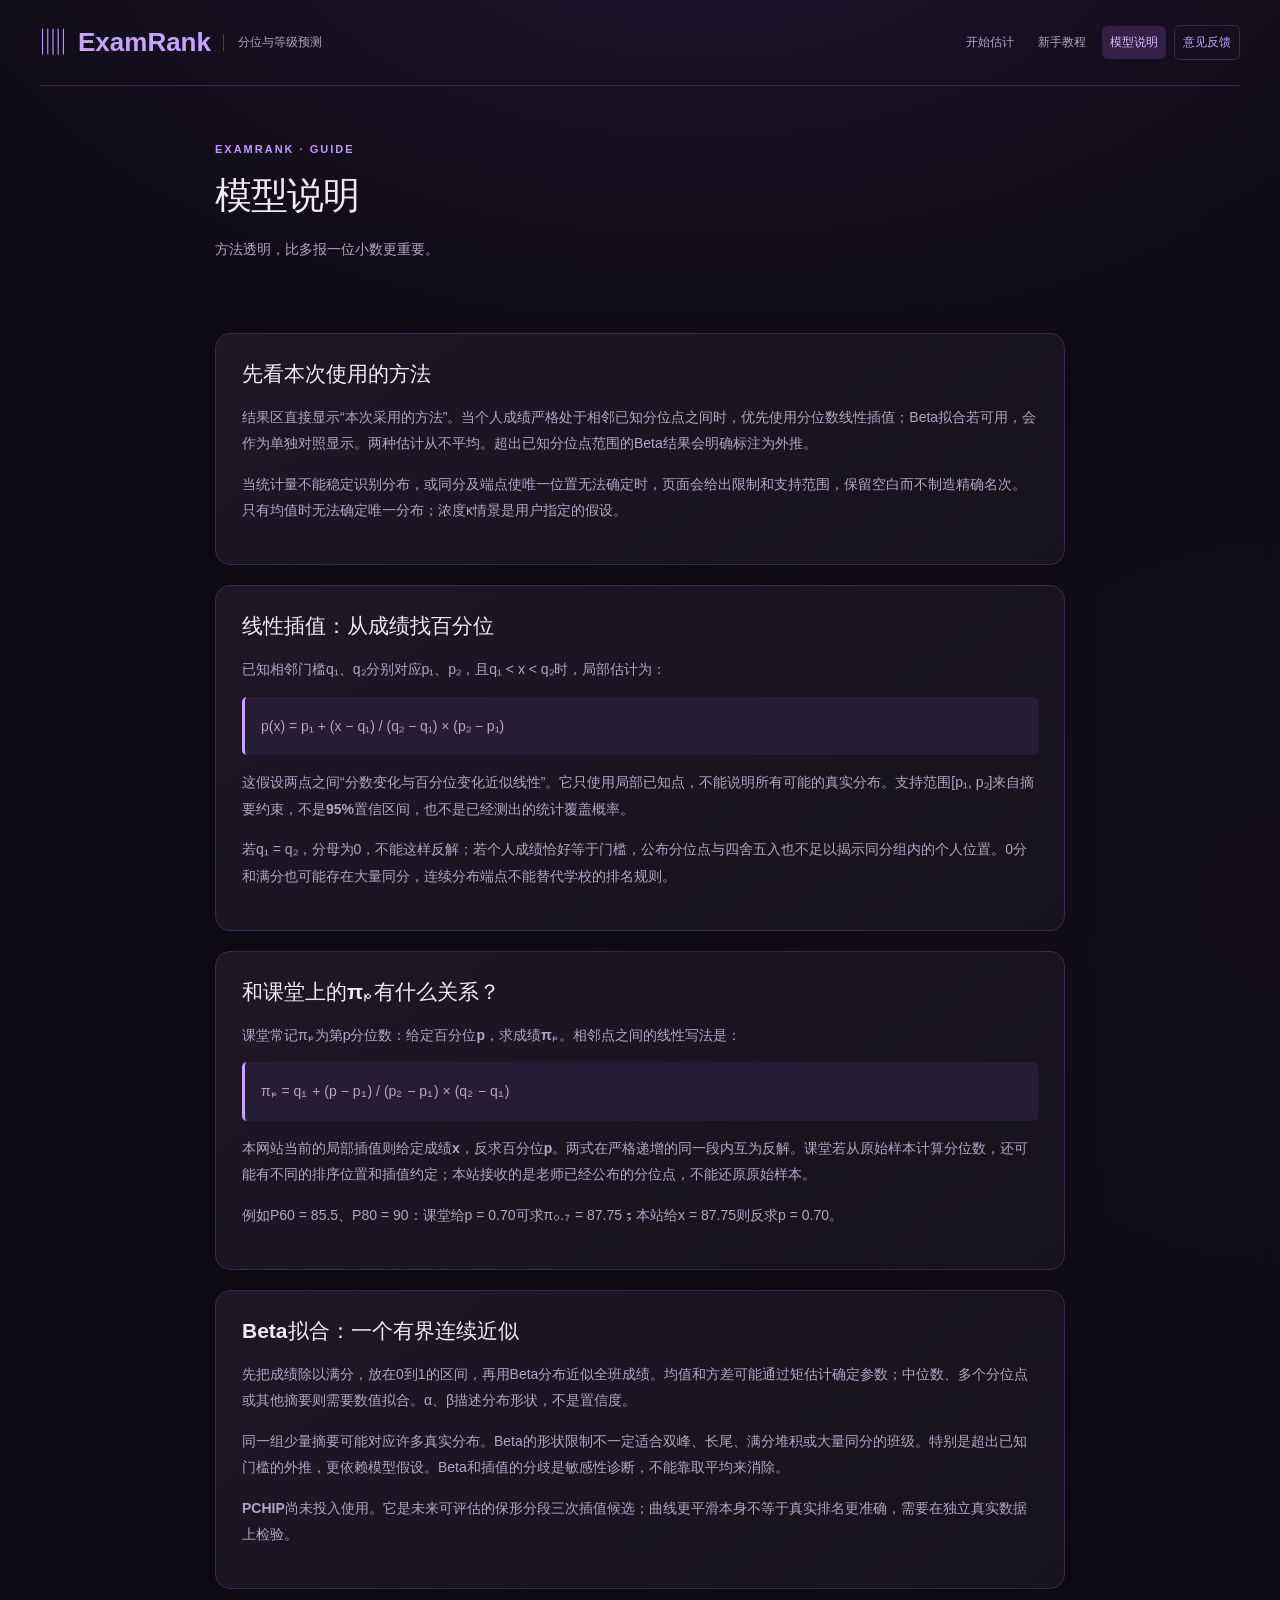
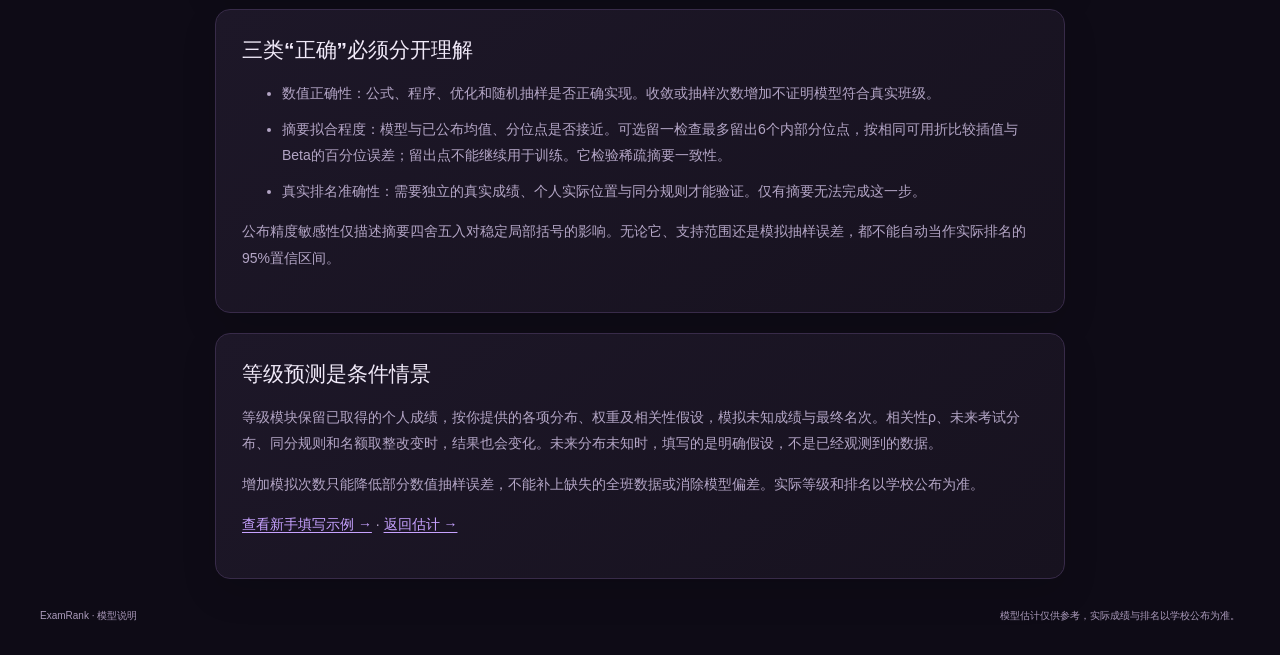
==== model.html @ c1012492 "Publish subtle meteor shower background" ====
<!doctype html><html lang="zh-CN"><head><meta charset="utf-8"><meta name="viewport" content="width=device-width,initial-scale=1"><meta name="theme-color" content="#0e0b16"><title>模型说明 · ExamRank</title><link rel="stylesheet" href="./style.css"><link rel="stylesheet" href="./theme.css"><link rel="stylesheet" href="./support.css"><meta name="examrank-feedback-endpoint" content="https://dfmmhhomgbzmvpcmoubx.supabase.co/functions/v1/examrank-feedback"><meta name="examrank-feedback-public-key" content="sb_publishable_OA3cFoslfRTZBMVeC-hyXA_JLyetYll"></head><body data-compute-mode="local"><header><a class="brand" href="examrank.html">▥ <b>ExamRank</b><span>分位与等级预测</span></a><nav class="page-nav" aria-label="主导航"><a href="examrank.html">开始估计</a><a href="tutorial.html">新手教程</a><a class="active" aria-current="page" href="model.html">模型说明</a><button type="button" data-feedback="navigation">意见反馈</button></nav></header><main class="docs-content"><section class="hero"><span class="eyebrow">EXAMRANK · GUIDE</span><h1>模型说明</h1><p>方法透明，比多报一位小数更重要。</p></section>
<section class="card"><h2>先看本次使用的方法</h2><p>结果区直接显示“本次采用的方法”。当个人成绩严格处于相邻已知分位点之间时，优先使用分位数线性插值；Beta拟合若可用，会作为单独对照显示。两种估计从不平均。超出已知分位点范围的Beta结果会明确标注为外推。</p><p>当统计量不能稳定识别分布，或同分及端点使唯一位置无法确定时，页面会给出限制和支持范围，保留空白而不制造精确名次。只有均值时无法确定唯一分布；浓度κ情景是用户指定的假设。</p></section>
<section class="card"><h2>线性插值：从成绩找百分位</h2><p>已知相邻门槛q₁、q₂分别对应p₁、p₂，且q₁ &lt; x &lt; q₂时，局部估计为：</p><p class="example">p(x) = p₁ + (x − q₁) / (q₂ − q₁) × (p₂ − p₁)</p><p>这假设两点之间“分数变化与百分位变化近似线性”。它只使用局部已知点，不能说明所有可能的真实分布。支持范围[p₁, p₂]来自摘要约束，<b>不是95%置信区间</b>，也不是已经测出的统计覆盖概率。</p><p>若q₁ = q₂，分母为0，不能这样反解；若个人成绩恰好等于门槛，公布分位点与四舍五入也不足以揭示同分组内的个人位置。0分和满分也可能存在大量同分，连续分布端点不能替代学校的排名规则。</p></section>
<section class="card"><h2>和课堂上的πₚ有什么关系？</h2><p>课堂常记πₚ为第p分位数：<b>给定百分位p，求成绩πₚ</b>。相邻点之间的线性写法是：</p><p class="example">πₚ = q₁ + (p − p₁) / (p₂ − p₁) × (q₂ − q₁)</p><p>本网站当前的局部插值则<b>给定成绩x，反求百分位p</b>。两式在严格递增的同一段内互为反解。课堂若从原始样本计算分位数，还可能有不同的排序位置和插值约定；本站接收的是老师已经公布的分位点，不能还原原始样本。</p><p>例如P60 = 85.5、P80 = 90：课堂给p = 0.70可求π₀.₇ = 87.75；本站给x = 87.75则反求p = 0.70。</p></section>
<section class="card"><h2>Beta拟合：一个有界连续近似</h2><p>先把成绩除以满分，放在0到1的区间，再用Beta分布近似全班成绩。均值和方差可能通过矩估计确定参数；中位数、多个分位点或其他摘要则需要数值拟合。α、β描述分布形状，不是置信度。</p><p>同一组少量摘要可能对应许多真实分布。Beta的形状限制不一定适合双峰、长尾、满分堆积或大量同分的班级。特别是超出已知门槛的外推，更依赖模型假设。Beta和插值的分歧是敏感性诊断，不能靠取平均来消除。</p><p><b>PCHIP尚未投入使用。</b>它是未来可评估的保形分段三次插值候选；曲线更平滑本身不等于真实排名更准确，需要在独立真实数据上检验。</p></section>
<section class="card"><h2>三类“正确”必须分开理解</h2><ul><li><b>数值正确性</b>：公式、程序、优化和随机抽样是否正确实现。收敛或抽样次数增加不证明模型符合真实班级。</li><li><b>摘要拟合程度</b>：模型与已公布均值、分位点是否接近。可选留一检查最多留出6个内部分位点，按相同可用折比较插值与Beta的百分位误差；留出点不能继续用于训练。它检验稀疏摘要一致性。</li><li><b>真实排名准确性</b>：需要独立的真实成绩、个人实际位置与同分规则才能验证。仅有摘要无法完成这一步。</li></ul><p>公布精度敏感性仅描述摘要四舍五入对稳定局部括号的影响。无论它、支持范围还是模拟抽样误差，都不能自动当作实际排名的95%置信区间。</p></section>
<section class="card"><h2>等级预测是条件情景</h2><p>等级模块保留已取得的个人成绩，按你提供的各项分布、权重及相关性假设，模拟未知成绩与最终名次。相关性ρ、未来考试分布、同分规则和名额取整改变时，结果也会变化。未来分布未知时，填写的是明确假设，不是已经观测到的数据。</p><p>增加模拟次数只能降低部分数值抽样误差，不能补上缺失的全班数据或消除模型偏差。实际等级和排名以学校公布为准。</p><p><a href="tutorial.html">查看新手填写示例 →</a> · <a href="examrank.html">返回估计 →</a></p></section>
</main><footer>ExamRank · 模型说明<span>模型估计仅供参考，实际成绩与排名以学校公布为准。</span></footer><script src="./meteors.js" defer></script><script src="./support.js" defer></script></body></html>
---- style.css ----
:root{font-family:Inter,-apple-system,BlinkMacSystemFont,"Segoe UI","Microsoft YaHei",sans-serif;color:#18283f;background:#f5f7fb;font-synthesis:none;font-size:14px}*{box-sizing:border-box}body{margin:0}a{color:inherit;text-decoration:none}header,main,footer{max-width:1200px;margin:auto}header{height:86px;display:flex;align-items:center;justify-content:space-between;border-bottom:1px solid #e2e7ef}.brand{display:flex;align-items:center;gap:12px;color:#245bd8;font-size:26px}.brand span{font-size:12px;color:#758096;border-left:1px solid #d4dae6;padding-left:14px}.hero{padding:54px 0 36px}.eyebrow{font-size:11px;letter-spacing:2px;color:#245bd8;font-weight:700}h1{font-size:37px;letter-spacing:-1px;margin:15px 0}p{color:#758096;line-height:1.8}.tags{display:flex;gap:10px;margin-top:22px}.tags span{background:#eaf0fc;color:#51698e;border-radius:5px;padding:6px 10px;font-size:11px}.workspace{display:grid;grid-template-columns:390px minmax(0,1fr);gap:24px;align-items:start}.card{background:white;border:1px solid #e1e7f0;border-radius:15px;padding:26px;box-shadow:0 4px 18px #18283f03}.section-title{display:flex;justify-content:space-between;align-items:center;margin-bottom:24px}h2{font-size:17px;margin:0}h2 span{margin-left:8px;color:#18283f}.section-title h2{color:#245bd8;font-size:13px}h3{font-size:13px;margin:15px 0 7px}select{font:inherit;font-size:11px;color:#687891;background:#f8fafc;border:1px solid #e1e7f0;border-radius:6px;padding:7px;max-width:145px}label{display:block;font-size:12px;color:#445570;margin-bottom:15px}label small{color:#929cab;font-size:10px;margin-left:5px}input{width:100%;border:1px solid #dce3ee;border-radius:7px;background:#fbfcfe;padding:11px 12px;margin-top:7px;font:inherit;color:#18283f;outline:none;transition:border-color .15s}input:focus{border-color:#245bd8;box-shadow:0 0 0 3px #245bd815}input::placeholder{color:#a4adbc}.grid{display:grid;grid-template-columns:1fr 1fr;gap:12px}.grid label{min-width:0}hr{border:0;border-top:1px solid #edf0f5;margin:24px 0}.hint{font-size:11px;line-height:1.8;margin:8px 0 14px}.toggles{display:flex;flex-wrap:wrap;gap:7px;margin:14px 0 20px}.toggles label{margin:0;font-size:11px;border:1px solid #e0e6ee;border-radius:6px;padding:7px 9px;cursor:pointer;user-select:none}.toggles label:has(input:checked){background:#edf3ff;border-color:#aec7ff;color:#245bd8}.toggles input{width:auto;margin:0 4px 0 0;accent-color:#245bd8;vertical-align:middle}.quantile-row{display:grid;grid-template-columns:1fr 1fr 26px;gap:8px;align-items:center;margin:5px 0}.quantile-row input{min-width:0}.quantile-row button{border:0;background:transparent;color:#8a97ab;font-size:20px;cursor:pointer}.text-button{border:0;color:#245bd8;background:none;padding:12px 0;cursor:pointer}details{border-top:1px solid #edf0f5;margin-top:18px;padding-top:18px;font-size:11px}summary{cursor:pointer;color:#687891;margin-bottom:12px}.check{display:flex;align-items:center;gap:8px}.check input{width:auto;margin:0}.primary{width:100%;padding:14px 17px;background:#245bd8;border:0;border-radius:8px;color:white;font:inherit;font-weight:600;margin-top:20px;cursor:pointer;display:flex;justify-content:space-between;box-shadow:0 4px 9px #245bd820}.primary:hover{background:#184bc1}.primary:disabled{opacity:.6;cursor:wait}.clear{display:block;background:none;border:0;color:#8491a6;margin:14px auto 0;font-size:11px;cursor:pointer}.error{background:#fff1f0;color:#b33d38;padding:10px;border-radius:6px;font-size:12px}.empty{min-height:510px;display:flex;flex-direction:column;align-items:center;justify-content:center;text-align:center}.empty-symbol{font-size:52px;color:#245bd8;background:#edf3ff;width:95px;height:95px;display:grid;place-items:center;border-radius:24px;margin-bottom:27px}.empty h2{font-size:23px}.empty p{font-size:13px}.steps{display:flex;gap:16px;border-top:1px solid #edf0f5;border-bottom:1px solid #edf0f5;padding:20px 10px;margin:16px 0;color:#6d80a0;font-size:11px}.result-title{display:flex;justify-content:space-between;gap:10px;align-items:center}.badge{background:#eaf5f0;color:#31836c;font-size:10px;border-radius:20px;padding:6px 10px}.metrics{display:grid;grid-template-columns:repeat(3,1fr);gap:14px;margin:25px 0}.metric{border-right:1px solid #e7ecf3;padding-left:10px}.metric:last-child{border:0}.metric span{display:block;font-size:11px;color:#8290a5;margin-bottom:10px}.metric strong{font-size:30px;font-weight:650;letter-spacing:-1px}.metric:first-child strong{color:#245bd8}.metric small{display:block;font-size:10px;color:#929caf;margin-top:7px}.chart-box{margin:20px 0 4px;background:#f8faff;border:1px solid #e7edf8;border-radius:10px;padding:15px}.chart-box canvas{display:block;width:100%;height:240px}.chart-title{display:flex;justify-content:space-between;align-items:center;font-size:12px}.chart-title select{font-size:10px}.legend{display:flex;gap:18px;font-size:10px;color:#758096;margin:12px 0}.legend span:first-child{color:#245bd8}.method-note{background:#f7f9fc;border-radius:8px;padding:12px 14px;font-size:11px;color:#6d7c94;line-height:1.8}.diagnostics{margin-top:18px}.notice{border-left:3px solid #e8b85e;padding:7px 12px;background:#fffaf0;margin:8px 0;font-size:11px;line-height:1.8;color:#876d3b}.notice.info{border-color:#a8bfeb;background:#f6f9ff;color:#637b9e}.result-actions{display:flex;justify-content:flex-end;margin-top:15px}.result-actions button{background:white;border:1px solid #dce3ee;border-radius:6px;color:#536a8b;padding:8px 12px;cursor:pointer}.fit-table{width:100%;border-collapse:collapse;font-size:11px;margin-top:15px}.fit-table th,.fit-table td{padding:10px 7px;text-align:right;border-bottom:1px solid #edf0f5}.fit-table th:first-child,.fit-table td:first-child{text-align:left}.fit-table th{color:#8390a4;font-weight:500}.about{margin:30px 0}.about h2{margin-bottom:20px}.about-grid{display:grid;grid-template-columns:repeat(3,1fr);gap:30px}.about p{font-size:12px}.about h3{font-size:13px}footer{padding:10px 0 32px;font-size:10px;color:#8a97aa;display:flex;justify-content:space-between}.scenario{display:flex;justify-content:space-between;padding:12px;border-bottom:1px solid #edf0f5;font-size:12px}[hidden]{display:none!important}@media(max-width:1240px){header,main,footer{margin-left:28px;margin-right:28px}}@media(max-width:800px){.workspace{grid-template-columns:1fr}.hero{padding-top:35px}h1{font-size:28px}.about-grid{grid-template-columns:1fr;gap:8px}.empty{min-height:350px}.brand span{display:none}.card{padding:22px}.metrics{gap:5px}.metric strong{font-size:25px}footer{display:block;line-height:2}footer span{display:block}}@media(max-width:420px){header,main,footer{margin-left:16px;margin-right:16px}h1{font-size:24px}.tags{gap:5px}.tags span{font-size:10px;padding:5px 7px}.steps{gap:9px}.card{padding:18px}.metric strong{font-size:23px}}
---- theme.css ----
:root{
 color-scheme:dark;
 --page:#0e0b16;--surface:#1a1423;--surface-raised:#21192d;--input:#120e1b;
 --text:#f1eaf9;--muted:#b3a5c5;--border:#382b49;--accent:#c7a2ff;
 --chart-grid:#382b49;--chart-label:#b8a6cf;--chart-line:#c49aff;
 --chart-fill:#a574e834;--chart-mark:#e3b981;--chart-mark-label:#edc994;
 --chart-cohort:#705c87;--chart-student:#d6b4ff;
 background:var(--page);color:var(--text);
}
body{min-height:100vh;background:radial-gradient(ellipse 900px 520px at 55% -120px,#4b276b48,transparent),radial-gradient(ellipse 700px 700px at 100% 40%,#2d1a4029,transparent),var(--page);color:var(--text)}
::selection{background:#8c5bc9;color:#fff}
header{border-color:var(--border)}
.brand{color:var(--accent)}
.brand span{color:var(--muted);border-color:#4c395f}
.eyebrow{color:#c29af4}
h1,h2,h3,h2 span{color:var(--text)}
p,.hint{color:var(--muted)}
.tags span{background:#251b35;color:#cdb5eb;border:1px solid #3d2c52}
.card{background:linear-gradient(145deg,#1d1728,#17121f);background-color:var(--surface);border-color:var(--border);box-shadow:0 14px 35px #00000020}
.section-title h2{color:var(--accent)}
label{color:#d3c5e3}
label small{color:#ac9bbf}
input,select,.assessment textarea,.assessment-head input{background:var(--input);color:var(--text);border-color:#463354}
input::placeholder,textarea::placeholder{color:#a295b3;opacity:1}
input:focus,select:focus-visible,textarea:focus{outline:none;border-color:#b58ae8;box-shadow:0 0 0 3px #b58ae820}
option{background:var(--surface);color:var(--text)}
input[type="checkbox"],input[type="range"],.rho-control input,.toggles input{accent-color:#b588ed}
input:disabled{background:#211b2a;color:#a595b7;border-color:#35283f}
hr,details,.fit-table th,.fit-table td,.steps,.scenario{border-color:var(--border)}
.toggles label{border-color:#4a385d;color:#c4b4d6;background:#1b1526}
.toggles label:has(input:checked){background:#342047;border-color:#9d71cb;color:#e5c9ff}
summary,.clear,.quantile-row button{color:#bcabd0}
.text-button,.step-back{color:var(--accent)}
.primary,.next-step a{background:linear-gradient(135deg,#7947cf,#6937ba);color:#fff;box-shadow:0 5px 18px #7746be30}
.primary:hover,.next-step a:hover{background:linear-gradient(135deg,#8956db,#7946c9)}
.primary:disabled{opacity:.6}
.primary:focus-visible,.next-step a:focus-visible,.step-back:focus-visible{outline:2px solid #dec2ff;outline-offset:4px}
.error{background:#351a2a;color:#ffc0d3;border:1px solid #79435b}
.empty-symbol{background:#302040;color:#c99cff;box-shadow:inset 0 0 0 1px #60417e}
.steps{color:#bfadd1}
.badge,.weight-ok{background:#1c3029;color:#a0dfbf}
.weight-error{background:#3a202a;color:#ffb5c5}
.metric{border-color:var(--border)}
.metric span,.metric small,.grade-prob small,.grade-section-note{color:var(--muted)}
.metric:first-child strong{color:var(--accent)}
.chart-box{background:#130f1c;border-color:#372a48}
.legend{color:var(--muted)}
.legend span:first-child{color:#c79eff}
.method-note{background:#251c32;color:#ccb9e0}
.notice{background:#2c231c;border-color:#b3935c;color:#e4c796}
.notice.info{background:#261c36;border-color:#a276d1;color:#cfb8e7}
.result-actions button{background:#261c34;border-color:#604677;color:#ddc6f5}
.result-actions button:hover{background:#342447}
.fit-table th{color:#bba7d0}
.assessment{background:#17121f;border-color:#3b2c4c}
.remove-assessment{color:#ddb3cf}
.add-assessment{background:#241a32;border-color:#8763a9;color:#d9b8ff}
.add-assessment:hover{background:#30213f}
.rho-control span{color:var(--muted)}
.progress-track{background:#382a48}
.progress-track div{background:#b487ed}
.grade-prob{background:#1c1528;border-color:#40304f}
.grade-prob:first-child{background:linear-gradient(145deg,#362047,#25182f);border-color:#9465bf}
.grade-prob strong{color:#d2acff}
.grade-prob:last-child strong{color:#bdaccf}
.prob-stack span:nth-child(1){background:#b285f1}
.prob-stack span:nth-child(2){background:#8663b5}
.prob-stack span:nth-child(3){background:#5d467f}
.prob-stack span:nth-child(4){background:#3b2e4d}
.grade-summary{background:#271c36;color:#c5b2da}
.grade-summary b{color:#ddbdff}
.next-step{background:#291c39;border-color:#885bab}
.next-step p{color:#e0c7f8}
#grade-step{border-color:var(--border)}
#grade-step-hint{display:flex;align-items:flex-start;gap:9px;margin:12px 0 0;padding:13px 14px;background:linear-gradient(120deg,#342047,#261934);border:1px solid #9765c7;border-left:3px solid #ce9fff;border-radius:8px;color:#eed8ff;font-size:12px;font-weight:600;line-height:1.8;box-shadow:0 3px 14px #9a63cc14}
#grade-step-hint:before{content:'下一步';flex-shrink:0;margin-top:2px;padding:1px 6px;border-radius:4px;background:#7548a3;color:#fff;font-size:10px;line-height:1.8}
.page-nav a{color:var(--muted)}
.page-nav a.active{background:#342047;color:#dfbcff}
footer{color:#ab9abb}
/* Keep the sky behind all content and outside hit testing. */
body{isolation:isolate}
body>header,body>main,body>footer{position:relative;z-index:1}
.meteor-field{position:fixed;inset:0;z-index:0;overflow:hidden;pointer-events:none;user-select:none;contain:strict}
.meteor-field span{position:absolute;left:var(--meteor-x);top:var(--meteor-y);width:var(--meteor-length);height:1px;border-radius:999px;background:linear-gradient(90deg,#f2e6ff,#c6a0f780 18%,#a57be826 52%,transparent);opacity:0;transform-origin:left center;animation:meteor-fall var(--meteor-duration) var(--meteor-delay) linear infinite}
.meteor-field span::before{content:'';position:absolute;left:0;top:-1px;width:3px;height:3px;border-radius:50%;background:#eadbff;box-shadow:0 0 7px 1px #c7a2ff66}
.meteor-field.is-paused span{animation-play-state:paused}
@keyframes meteor-fall{
 0%{opacity:0;transform:translate3d(0,0,0) rotate(-38deg)}
 3%{opacity:.6}
 15%,100%{opacity:0;transform:translate3d(-65vh,51vh,0) rotate(-38deg)}
}
@media(max-width:800px){.meteor-field span:nth-child(n+5){display:none}.meteor-field span{width:calc(var(--meteor-length)*.7)}.meteor-field span:first-child{left:100%;top:0}}
@media(prefers-reduced-motion:reduce){.meteor-field{display:none}.meteor-field span{animation:none}}
@media print{.meteor-field{display:none}}
---- support.css ----
/* Shared guidance and feedback keep the existing dark-purple presentation. */
.page-nav{display:flex;align-items:center;flex-wrap:wrap;gap:8px}.page-nav a,.page-nav button{font:inherit;font-size:12px;padding:8px;border-radius:6px}.page-nav button{border:1px solid var(--border);background:transparent;color:var(--accent);cursor:pointer}a:focus-visible,button:focus-visible,summary:focus-visible{outline:2px solid var(--accent);outline-offset:3px}.result-actions{gap:8px;flex-wrap:wrap}.estimate-disclaimer{font-size:12px;line-height:1.9;margin:20px 0 4px;padding:14px;border:1px solid #75598f;border-radius:8px;background:#251b32;color:#e0ccef}.method-note{margin:12px 0}.feedback-dialog{width:min(540px,calc(100vw - 28px));max-height:90vh;overflow-y:auto;border:1px solid #76558f;border-radius:15px;padding:25px;background:#1a1423;color:#f1eaf9;box-shadow:0 20px 80px #0008}.feedback-dialog::backdrop{background:#08050dcc}.feedback-dialog textarea{width:100%;resize:vertical;border:1px solid #463354;border-radius:7px;padding:12px;font:inherit;background:#120e1b;color:#f1eaf9;margin-top:7px}.feedback-dialog select{display:block;margin-top:7px;max-width:none;width:100%}.feedback-close{background:none;border:0;color:#dbc3f3;font-size:28px;cursor:pointer}.feedback-dialog .primary{margin-top:12px}.feedback-dialog #feedback-status{font-size:12px;color:#e4c796;line-height:1.8}.docs-content{max-width:850px}.docs-content .card{margin:20px 0}.docs-content h2{font-size:21px;margin-bottom:16px}.docs-content h3{font-size:16px;margin-top:24px}.docs-content p,.docs-content li{font-size:14px;line-height:1.9;color:var(--muted)}.docs-content li{margin:9px 0}.docs-content a,.inline-help a{color:var(--accent);text-decoration:underline;text-underline-offset:3px}.docs-content code{background:#2c203b;padding:2px 5px;border-radius:4px}.docs-content .example{padding:16px;border-left:3px solid var(--accent);background:#261c36;border-radius:5px}.fit-scroll{max-width:100%;overflow-x:auto}.diagnostic-sections{margin-top:18px}.tags{flex-wrap:wrap}@media(max-width:800px){header{height:auto;min-height:86px;gap:12px;padding-top:18px;padding-bottom:18px;flex-wrap:wrap}.page-nav{gap:3px}.page-nav a,.page-nav button{font-size:11px;padding:7px}.feedback-dialog{padding:20px}.docs-content h2{font-size:19px}}
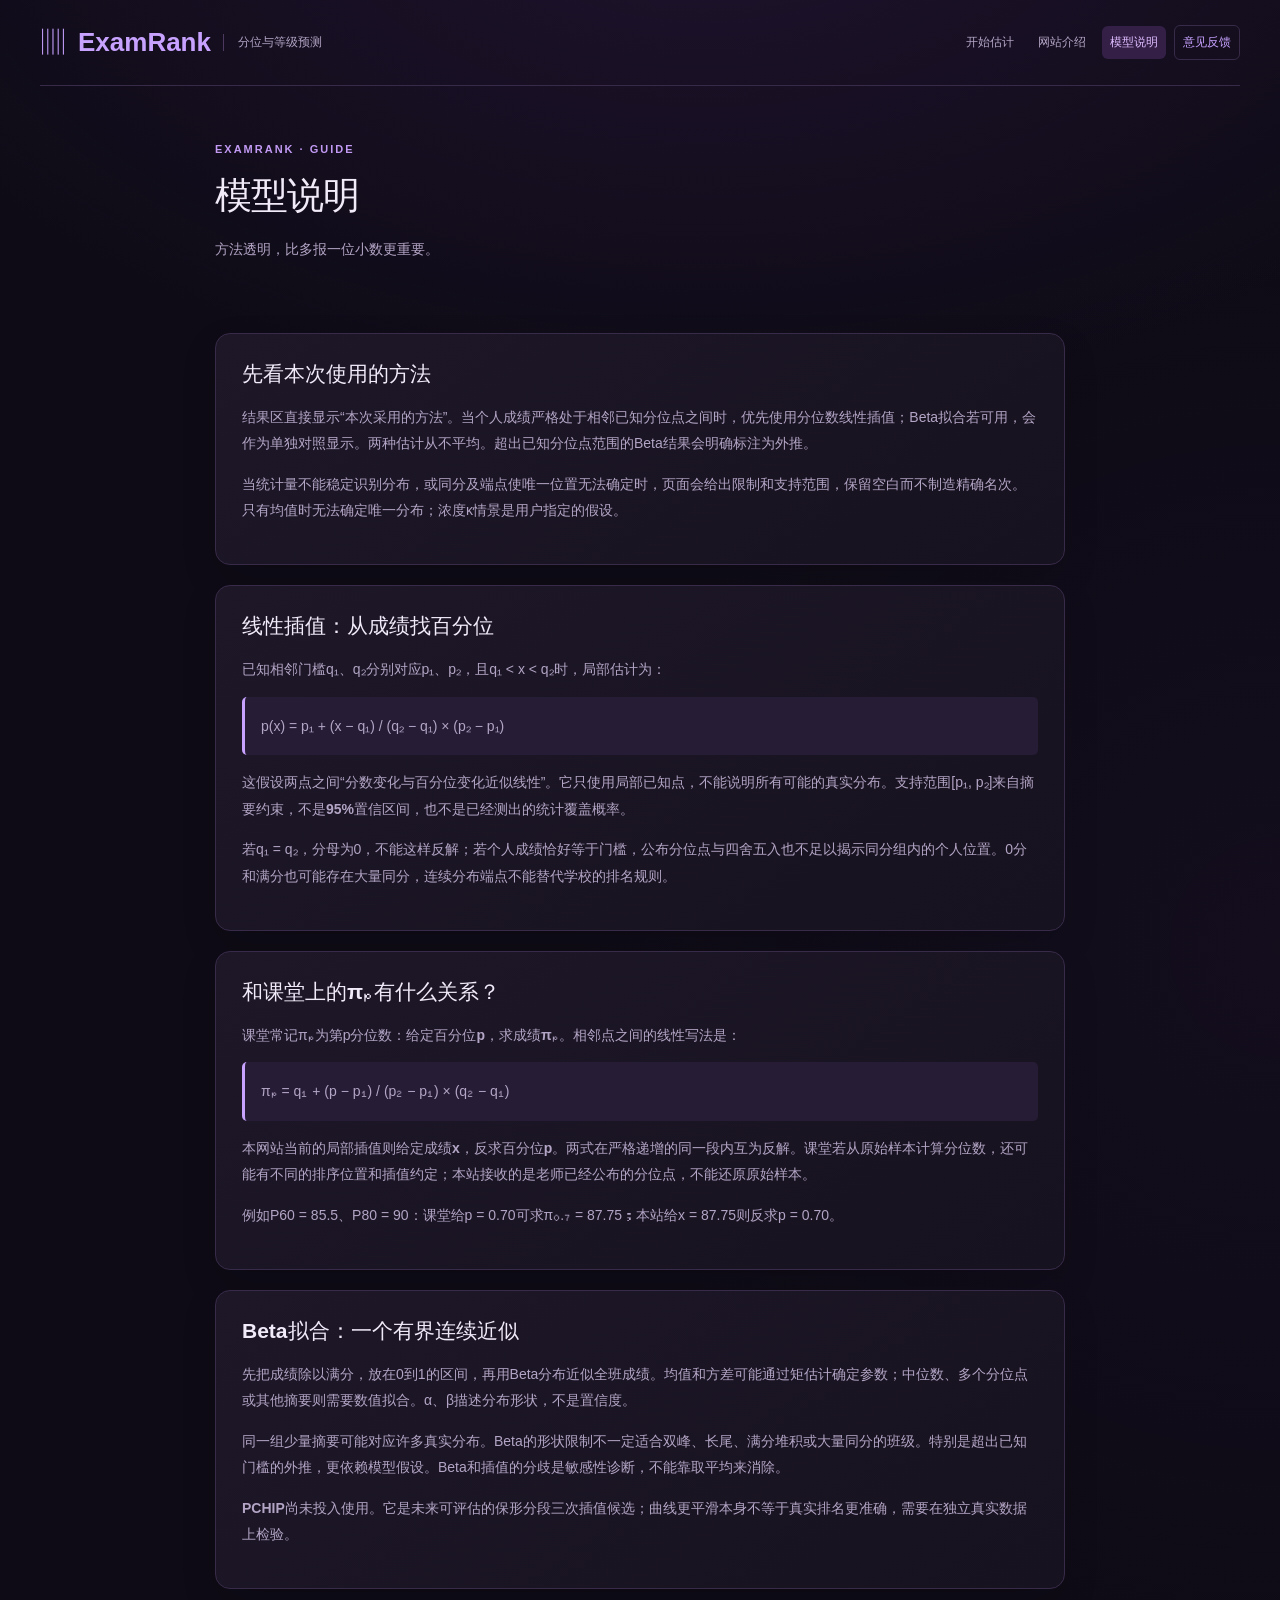
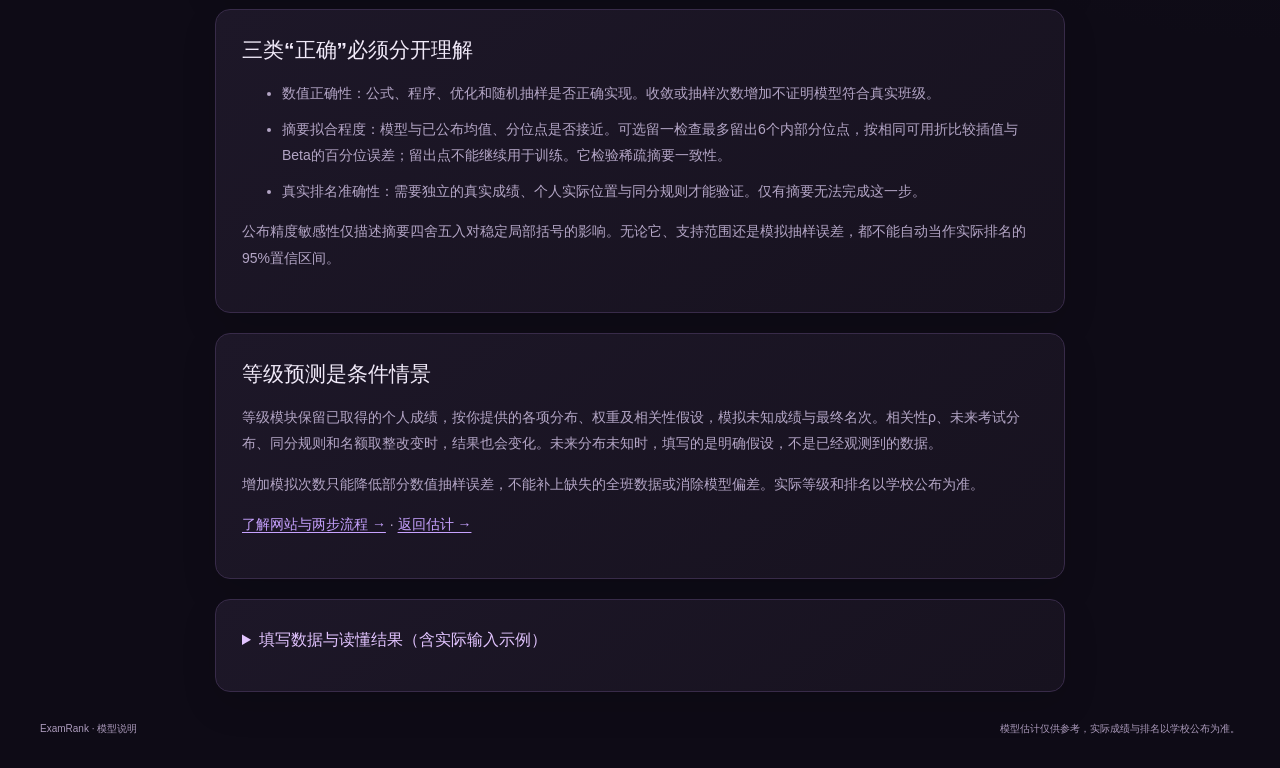
==== commit e1e34918: "Publish two-step introduction and model overlay" ====
--- a/model.html
+++ b/model.html
@@ -1,8 +1,16 @@
-<!doctype html><html lang="zh-CN"><head><meta charset="utf-8"><meta name="viewport" content="width=device-width,initial-scale=1"><meta name="theme-color" content="#0e0b16"><title>模型说明 · ExamRank</title><link rel="stylesheet" href="./style.css"><link rel="stylesheet" href="./theme.css"><link rel="stylesheet" href="./support.css"><meta name="examrank-feedback-endpoint" content="https://dfmmhhomgbzmvpcmoubx.supabase.co/functions/v1/examrank-feedback"><meta name="examrank-feedback-public-key" content="sb_publishable_OA3cFoslfRTZBMVeC-hyXA_JLyetYll"></head><body data-compute-mode="local"><header><a class="brand" href="examrank.html">▥ <b>ExamRank</b><span>分位与等级预测</span></a><nav class="page-nav" aria-label="主导航"><a href="examrank.html">开始估计</a><a href="tutorial.html">新手教程</a><a class="active" aria-current="page" href="model.html">模型说明</a><button type="button" data-feedback="navigation">意见反馈</button></nav></header><main class="docs-content"><section class="hero"><span class="eyebrow">EXAMRANK · GUIDE</span><h1>模型说明</h1><p>方法透明，比多报一位小数更重要。</p></section>
+<!doctype html><html lang="zh-CN"><head><meta charset="utf-8"><meta name="viewport" content="width=device-width,initial-scale=1"><meta name="theme-color" content="#0e0b16"><title>模型说明 · ExamRank</title><link rel="stylesheet" href="./style.css"><link rel="stylesheet" href="./theme.css"><link rel="stylesheet" href="./support.css"><meta name="examrank-feedback-endpoint" content="https://dfmmhhomgbzmvpcmoubx.supabase.co/functions/v1/examrank-feedback"><meta name="examrank-feedback-public-key" content="sb_publishable_OA3cFoslfRTZBMVeC-hyXA_JLyetYll"></head><body data-compute-mode="local"><header><a class="brand" href="examrank.html">▥ <b>ExamRank</b><span>分位与等级预测</span></a><nav class="page-nav" aria-label="主导航"><a href="examrank.html">开始估计</a><a href="tutorial.html">网站介绍</a><a class="active" aria-current="page" href="model.html">模型说明</a><button type="button" data-feedback="navigation">意见反馈</button></nav></header><main class="docs-content"><section class="hero"><span class="eyebrow">EXAMRANK · GUIDE</span><h1>模型说明</h1><p>方法透明，比多报一位小数更重要。</p></section>
 <section class="card"><h2>先看本次使用的方法</h2><p>结果区直接显示“本次采用的方法”。当个人成绩严格处于相邻已知分位点之间时，优先使用分位数线性插值；Beta拟合若可用，会作为单独对照显示。两种估计从不平均。超出已知分位点范围的Beta结果会明确标注为外推。</p><p>当统计量不能稳定识别分布，或同分及端点使唯一位置无法确定时，页面会给出限制和支持范围，保留空白而不制造精确名次。只有均值时无法确定唯一分布；浓度κ情景是用户指定的假设。</p></section>
 <section class="card"><h2>线性插值：从成绩找百分位</h2><p>已知相邻门槛q₁、q₂分别对应p₁、p₂，且q₁ &lt; x &lt; q₂时，局部估计为：</p><p class="example">p(x) = p₁ + (x − q₁) / (q₂ − q₁) × (p₂ − p₁)</p><p>这假设两点之间“分数变化与百分位变化近似线性”。它只使用局部已知点，不能说明所有可能的真实分布。支持范围[p₁, p₂]来自摘要约束，<b>不是95%置信区间</b>，也不是已经测出的统计覆盖概率。</p><p>若q₁ = q₂，分母为0，不能这样反解；若个人成绩恰好等于门槛，公布分位点与四舍五入也不足以揭示同分组内的个人位置。0分和满分也可能存在大量同分，连续分布端点不能替代学校的排名规则。</p></section>
 <section class="card"><h2>和课堂上的πₚ有什么关系？</h2><p>课堂常记πₚ为第p分位数：<b>给定百分位p，求成绩πₚ</b>。相邻点之间的线性写法是：</p><p class="example">πₚ = q₁ + (p − p₁) / (p₂ − p₁) × (q₂ − q₁)</p><p>本网站当前的局部插值则<b>给定成绩x，反求百分位p</b>。两式在严格递增的同一段内互为反解。课堂若从原始样本计算分位数，还可能有不同的排序位置和插值约定；本站接收的是老师已经公布的分位点，不能还原原始样本。</p><p>例如P60 = 85.5、P80 = 90：课堂给p = 0.70可求π₀.₇ = 87.75；本站给x = 87.75则反求p = 0.70。</p></section>
 <section class="card"><h2>Beta拟合：一个有界连续近似</h2><p>先把成绩除以满分，放在0到1的区间，再用Beta分布近似全班成绩。均值和方差可能通过矩估计确定参数；中位数、多个分位点或其他摘要则需要数值拟合。α、β描述分布形状，不是置信度。</p><p>同一组少量摘要可能对应许多真实分布。Beta的形状限制不一定适合双峰、长尾、满分堆积或大量同分的班级。特别是超出已知门槛的外推，更依赖模型假设。Beta和插值的分歧是敏感性诊断，不能靠取平均来消除。</p><p><b>PCHIP尚未投入使用。</b>它是未来可评估的保形分段三次插值候选；曲线更平滑本身不等于真实排名更准确，需要在独立真实数据上检验。</p></section>
 <section class="card"><h2>三类“正确”必须分开理解</h2><ul><li><b>数值正确性</b>：公式、程序、优化和随机抽样是否正确实现。收敛或抽样次数增加不证明模型符合真实班级。</li><li><b>摘要拟合程度</b>：模型与已公布均值、分位点是否接近。可选留一检查最多留出6个内部分位点，按相同可用折比较插值与Beta的百分位误差；留出点不能继续用于训练。它检验稀疏摘要一致性。</li><li><b>真实排名准确性</b>：需要独立的真实成绩、个人实际位置与同分规则才能验证。仅有摘要无法完成这一步。</li></ul><p>公布精度敏感性仅描述摘要四舍五入对稳定局部括号的影响。无论它、支持范围还是模拟抽样误差，都不能自动当作实际排名的95%置信区间。</p></section>
-<section class="card"><h2>等级预测是条件情景</h2><p>等级模块保留已取得的个人成绩，按你提供的各项分布、权重及相关性假设，模拟未知成绩与最终名次。相关性ρ、未来考试分布、同分规则和名额取整改变时，结果也会变化。未来分布未知时，填写的是明确假设，不是已经观测到的数据。</p><p>增加模拟次数只能降低部分数值抽样误差，不能补上缺失的全班数据或消除模型偏差。实际等级和排名以学校公布为准。</p><p><a href="tutorial.html">查看新手填写示例 →</a> · <a href="examrank.html">返回估计 →</a></p></section>
-</main><footer>ExamRank · 模型说明<span>模型估计仅供参考，实际成绩与排名以学校公布为准。</span></footer><script src="./meteors.js" defer></script><script src="./support.js" defer></script></body></html>+<section class="card"><h2>等级预测是条件情景</h2><p>等级模块保留已取得的个人成绩，按你提供的各项分布、权重及相关性假设，模拟未知成绩与最终名次。相关性ρ、未来考试分布、同分规则和名额取整改变时，结果也会变化。未来分布未知时，填写的是明确假设，不是已经观测到的数据。</p><p>增加模拟次数只能降低部分数值抽样误差，不能补上缺失的全班数据或消除模型偏差。实际等级和排名以学校公布为准。</p><p><a href="tutorial.html">了解网站与两步流程 →</a> · <a href="examrank.html">返回估计 →</a></p></section>
+<details class="card model-input-guide"><summary>填写数据与读懂结果（含实际输入示例）</summary>
+<section class="card"><h2>1 · 先填自己的考试信息</h2><p>“你的成绩”填实际取得的分数；“考试满分”填这次考试的满分，不一定是100。“考试人数”可不填：仍可估计百分位，但不显示期望名次。课程名称也可留空。</p><p class="example">例如：你考了86分，满分100，全班341人。依次填86、100、341。如果不知道人数，就把人数栏留空。</p><p>未知的数据请留空，并取消对应的勾选。不要把“不知道”填成0；0是一个真实数值，会改变模型。没有全班统计信息时，仅凭个人分数和满分无法确定位置。</p></section>
+<section class="card"><h2>2 · 认出老师公布的统计量</h2><ul><li><b>Mean / 均值</b>：所有成绩加起来，再除以人数。若老师写Mean = 72，就在均值栏填72。</li><li><b>Median / 中位数</b>：成绩从低到高排列时的中间位置，也称P50。它可能与均值不同。</li><li><b>SD / 标准差</b>：描述成绩分散程度，和分数使用同一单位。老师写SD = 10，就在标准差栏填10。</li><li><b>Variance / 方差</b>：标准差的平方。例如SD = 10时，方差是100；不要把100填进SD栏。如果老师只给方差，就勾选“方差”。</li></ul><p>按老师公布的原始分数填写，不用先除以满分。均值、标准差和分位点属于同一次考试，不能把不同考试的数据混用。</p></section>
+<section class="card"><h2>3 · P20、P80应当怎样填？</h2><p>P20是“约20%的成绩不高于这个分数”的分数门槛。P80则对应约80%。它们是<b>分位水平对应的成绩</b>，不是你的得分率。</p><p class="example">若老师写P20 = 65、P80 = 90：勾选“分位点”，第一行左边填20，右边填65；第二行左边填80，右边填90。左栏填80，不要填0.8。这里只是示范，不要当作你的班级数据。</p><p>每行需要一对“水平＋分数”。有更多已知分位点就添加一行；完全未知的行保持两格都空，或删除。相同成绩出现在多个分位点时请如实填写，模型会提示同分的影响。</p></section>
+<section class="card"><h2>4 · 读懂结果里的四个数</h2><ul><li><b>得分率</b> = 个人成绩 ÷ 满分。86/100的得分率是86%，它只描述卷面分数。</li><li><b>百分位p</b>：估计有多少比例的成绩不高于你。p = 0.8显示为P80。</li><li><b>前百分比</b>约为100 × (1 − p)%。P80约为前20%，不是前80%。</li><li><b>期望名次</b> = 1 + (n − 1) × (1 − p)。这是连续模型下的统计期望，可以带小数；不是学校公布的实际第几名。</li></ul><p class="example"><b>80分不等于P80。</b>一张很容易的卷子，80分也许低于中位数；一张很难的卷子，80分也许很靠前。要知道位置，还需要全班的统计信息。</p><p>真实同分人数和排名规则未知时，恰好等于已公布门槛、0分或满分不一定有唯一可识别的个人名次。此时页面会保留范围与说明，不凭空给出唯一位置。</p></section>
+<section class="card"><h2>5 · 一个完整的局部插值例子</h2><p>下面是教学用假想数据：你的分数86/100；P60 = 85.5，P80 = 90；人数341。在“分位点”填入这两行。</p><p class="example">86在85.5到90之间走了(86 − 85.5)/(90 − 85.5) = 1/9。<br>估计p = 0.60 + (1/9) × (0.80 − 0.60) ≈ 0.6222，即P62.22。<br>约前37.78%；若n = 341，期望名次约为1 + 340 × 0.3778 ≈ 129.44。</p><p>已知两点支持的范围是P60–P80，<b>不是95%置信区间</b>。中间采用线性变化是假设；Beta对照有时会不同，两者不会平均成一个结果。</p></section>
+<section class="card"><h2>6 · 和课堂上的分位数 πₚ 有什么关系？</h2><p>课堂常用πₚ表示第p分位数：给你百分位p，求对应分数。本站的局部插值走相反方向：你已经有分数，反求对应的百分位。在同一段严格递增的直线上，两者可以互相反解。</p><p class="example">P60 = 85.5、P80 = 90时：<br>给定p = 0.70，课堂插值求得π₀.₇ = 85.5 + (0.70 − 0.60) / (0.80 − 0.60) × (90 − 85.5) = 87.75。<br>反过来，输入87.75分，本站在同一段上估计为P70。</p><p>若两端分数相同，就不能除以分数差反解。不同教材从原始样本计算分位数时也可能采用不同位置规则；只有老师公布的几个门槛，无法还原原始成绩。</p></section>
+<section class="card"><h2>7 · 可选检查与下一步等级情景</h2><p>公布精度：老师的统计量保留1位小数时，可填步长0.1；四舍五入到整数时可填1。不知道就留空。只在局部括号稳定时给出可证明的四舍五入影响范围。</p><p>留一检查：暂时隐藏一个已知分位点，用其余摘要估计该点的位置，再和公布水平比较。它检查摘要之间的一致性，不是对真实排名的验证。</p><p>期末还没考、全班统计量未知时，请先补充你明确设定的均值和标准差，或主动点击“暂按第1步考试分布做假设”。该选项按两次考试满分换算得分率分布；不是期末真实统计，也不保证未来难度相同。切回输入统计量后会恢复你原来填写的数据。</p><p>单场得到可用百分位后，排位结果下方才会显示等级预测。补充其他考核的权重、全班分布和明确假设；已知个人成绩保持固定。未知的未来考试分布与相关性ρ会影响结果，所有等级概率都是条件情景。</p></section>
+</details></main><footer>ExamRank · 模型说明<span>模型估计仅供参考，实际成绩与排名以学校公布为准。</span></footer><script src="./tutorial.js" defer></script><script src="./meteors.js" defer></script><script src="./support.js" defer></script></body></html>
--- a/theme.css
+++ b/theme.css
@@ -35,11 +35,12 @@
 .primary:hover,.next-step a:hover{background:linear-gradient(135deg,#8956db,#7946c9)}
 .primary:disabled{opacity:.6}
 .primary:focus-visible,.next-step a:focus-visible,.step-back:focus-visible{outline:2px solid #dec2ff;outline-offset:4px}
-.error{background:#351a2a;color:#ffc0d3;border:1px solid #79435b}
+.error{background:#421b13;color:#ffe8d9;border:1px solid #ff8a65;border-left:4px solid #ff8a65;padding:13px 15px;font-size:13px;line-height:1.8}
+.error.input-warning{background:#35270e;color:#ffe5ac;border-color:#efbd59}
 .empty-symbol{background:#302040;color:#c99cff;box-shadow:inset 0 0 0 1px #60417e}
 .steps{color:#bfadd1}
 .badge,.weight-ok{background:#1c3029;color:#a0dfbf}
-.weight-error{background:#3a202a;color:#ffb5c5}
+.weight-error{background:#421b13;color:#ffe8d9;border:1px solid #ff8a65}
 .metric{border-color:var(--border)}
 .metric span,.metric small,.grade-prob small,.grade-section-note{color:var(--muted)}
 .metric:first-child strong{color:var(--accent)}
@@ -80,15 +81,36 @@
 /* Keep the sky behind all content and outside hit testing. */
 body{isolation:isolate}
 body>header,body>main,body>footer{position:relative;z-index:1}
-.meteor-field{position:fixed;inset:0;z-index:0;overflow:hidden;pointer-events:none;user-select:none;contain:strict}
-.meteor-field span{position:absolute;left:var(--meteor-x);top:var(--meteor-y);width:var(--meteor-length);height:1px;border-radius:999px;background:linear-gradient(90deg,#f2e6ff,#c6a0f780 18%,#a57be826 52%,transparent);opacity:0;transform-origin:left center;animation:meteor-fall var(--meteor-duration) var(--meteor-delay) linear infinite}
+.meteor-field{position:fixed;inset:0;z-index:0;overflow:hidden;pointer-events:none;user-select:none;contain:strict;--meteor-dx:-52vh;--meteor-dy:41vh}
+.meteor-field span{position:absolute;left:var(--meteor-x);top:var(--meteor-y);width:var(--meteor-length);height:var(--meteor-width);border-radius:999px;background:linear-gradient(90deg,#f2e6ff,#c6a0f7a6 18%,#a57be840 52%,transparent);opacity:0;transform-origin:left center;animation:meteor-fall var(--meteor-duration) var(--meteor-delay) linear infinite}
 .meteor-field span::before{content:'';position:absolute;left:0;top:-1px;width:3px;height:3px;border-radius:50%;background:#eadbff;box-shadow:0 0 7px 1px #c7a2ff66}
 .meteor-field.is-paused span{animation-play-state:paused}
 @keyframes meteor-fall{
  0%{opacity:0;transform:translate3d(0,0,0) rotate(-38deg)}
- 3%{opacity:.6}
- 15%,100%{opacity:0;transform:translate3d(-65vh,51vh,0) rotate(-38deg)}
+ 8%,72%{opacity:var(--meteor-opacity)}
+ 90%,100%{opacity:0;transform:translate3d(var(--meteor-dx),var(--meteor-dy),0) rotate(-38deg)}
 }
-@media(max-width:800px){.meteor-field span:nth-child(n+5){display:none}.meteor-field span{width:calc(var(--meteor-length)*.7)}.meteor-field span:first-child{left:100%;top:0}}
+@media(max-width:800px){.meteor-field{--meteor-dx:-34vh;--meteor-dy:27vh}.meteor-field span:nth-child(n+41){display:none}.meteor-field span{width:calc(var(--meteor-length)*.65)}}
 @media(prefers-reduced-motion:reduce){.meteor-field{display:none}.meteor-field span{animation:none}}
 @media print{.meteor-field{display:none}}
+.distribution-guidance{margin:14px 0 0;padding:14px;border:1px solid #d3a34e;border-left:3px solid #efbd59;border-radius:8px;background:#30240f}
+.distribution-guidance p{color:#ffe5ac;font-size:12px;line-height:1.8;margin:0}
+.distribution-guidance.reference-assumption{background:#102d30;border-color:#65c6c9}
+.distribution-guidance.reference-assumption p{color:#c3f0eb}
+.use-reference{display:block;margin:12px 0 0;border:1px solid #f2c76b;border-radius:6px;background:#4a3512;color:#fff0c6;padding:9px 12px;font:inherit;font-size:12px;cursor:pointer;text-align:left;white-space:normal}
+.use-reference:hover{background:#624716}
+.assessment.needs-distribution{border-color:#efbd59;box-shadow:0 0 0 2px #efbd5926}
+input[aria-invalid=true],textarea[aria-invalid=true]{border-color:#efbd59}
+.tutorial-open{overflow:hidden}
+.tutorial-dialog{width:min(760px,calc(100vw - 28px));max-height:min(88dvh,920px);padding:0;border:1px solid #775995;border-radius:16px;background:#17121f;color:var(--text);box-shadow:0 30px 100px #0009;overflow:hidden}
+.tutorial-dialog[open]{display:flex;flex-direction:column}
+.tutorial-dialog::backdrop{background:#050309bf;backdrop-filter:blur(5px)}
+.tutorial-header{display:flex;align-items:center;justify-content:space-between;gap:20px;padding:20px 24px;border-bottom:1px solid var(--border);flex-shrink:0;background:#21182d}
+.tutorial-header h2{margin-top:7px;font-size:21px;color:#e2c4ff}
+.tutorial-close{flex-shrink:0;padding:9px 13px;border:1px solid #795b97;border-radius:7px;background:#2c203a;color:#f1e4ff;font:inherit;cursor:pointer}
+.tutorial-content{margin:0;max-width:none;overflow-y:auto;overscroll-behavior:contain;padding:0 24px 20px;min-height:0}
+.tutorial-content .card{padding:19px;background:#1d1728}
+.tutorial-content h2{font-size:18px}
+.model-input-guide>summary{color:#e2c4ff;font-size:16px;font-weight:600;line-height:1.7}
+:root:has(.tutorial-dialog[open]) .meteor-field span{animation-play-state:paused}
+@media(max-width:600px){.tutorial-dialog{max-height:90dvh}.tutorial-header{padding:17px}.tutorial-content{padding:0 14px 14px}.tutorial-content .card{padding:15px}.tutorial-content h2{font-size:17px}}
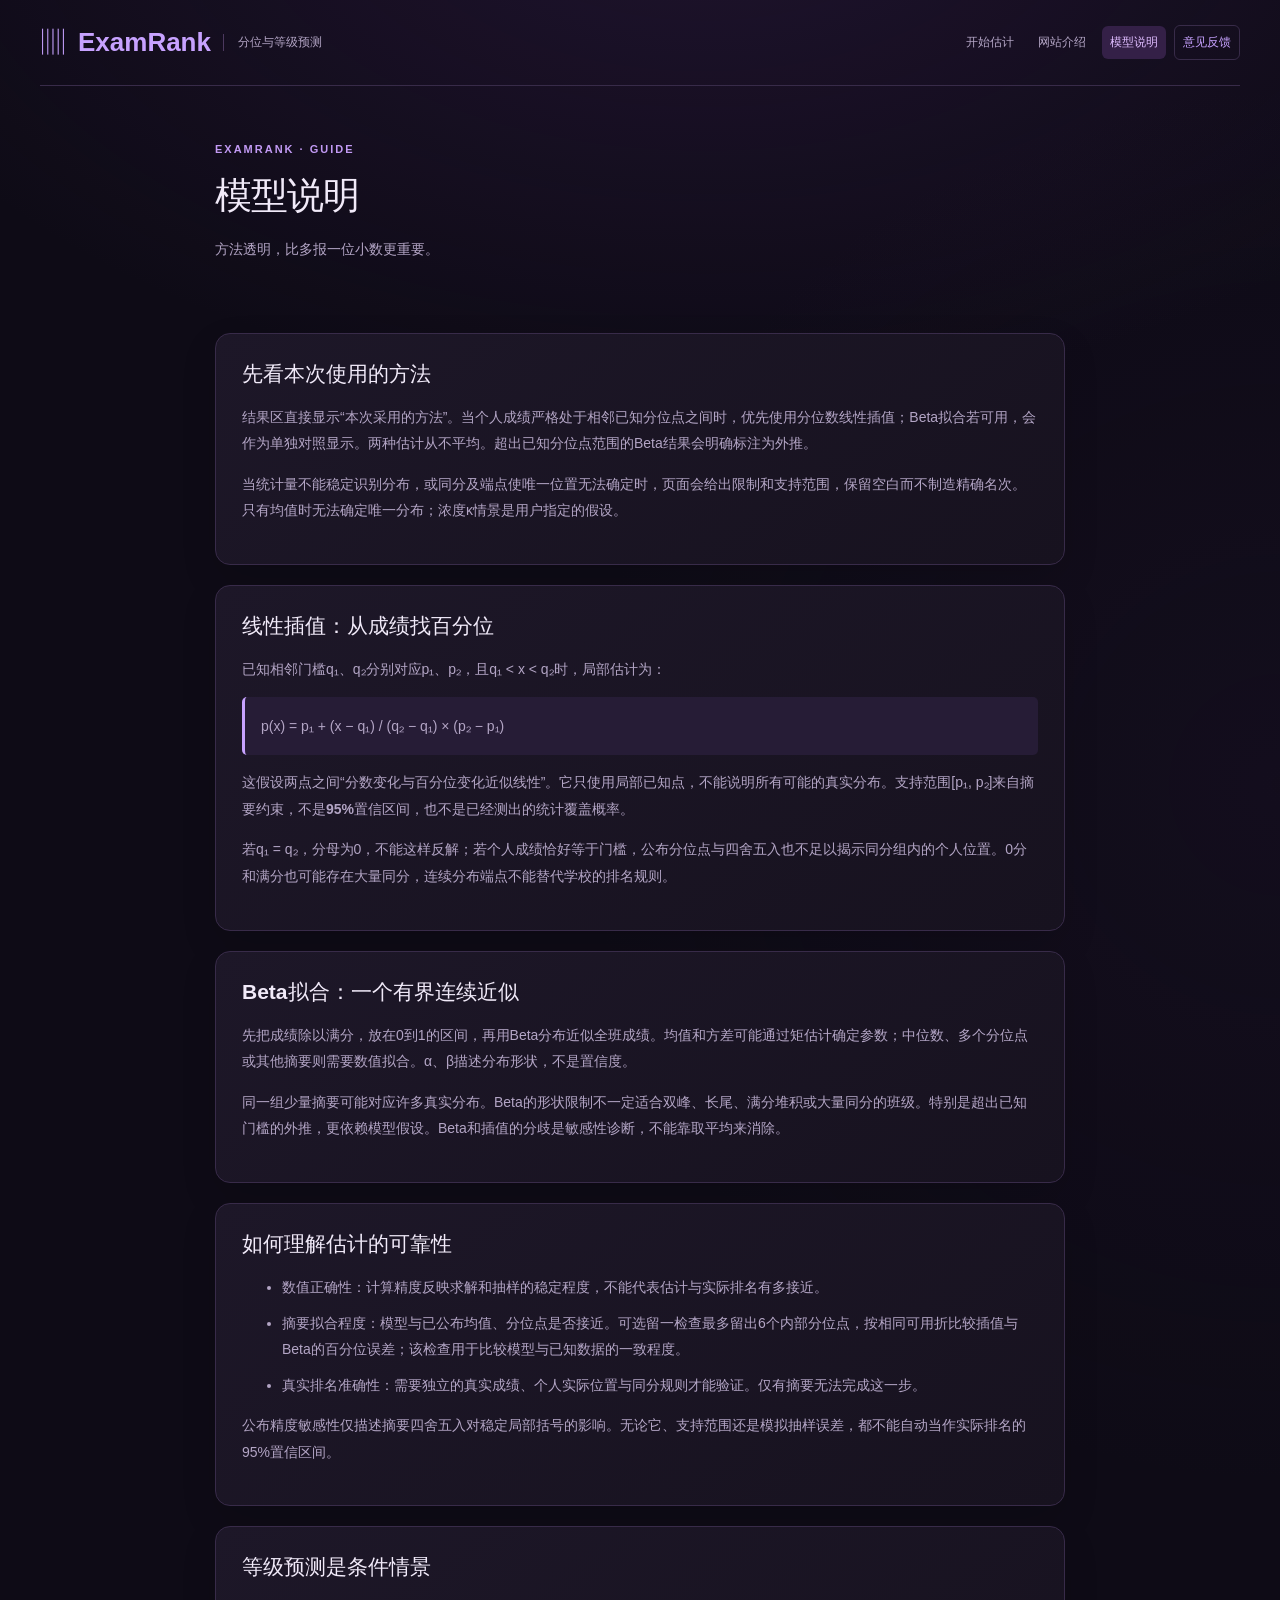
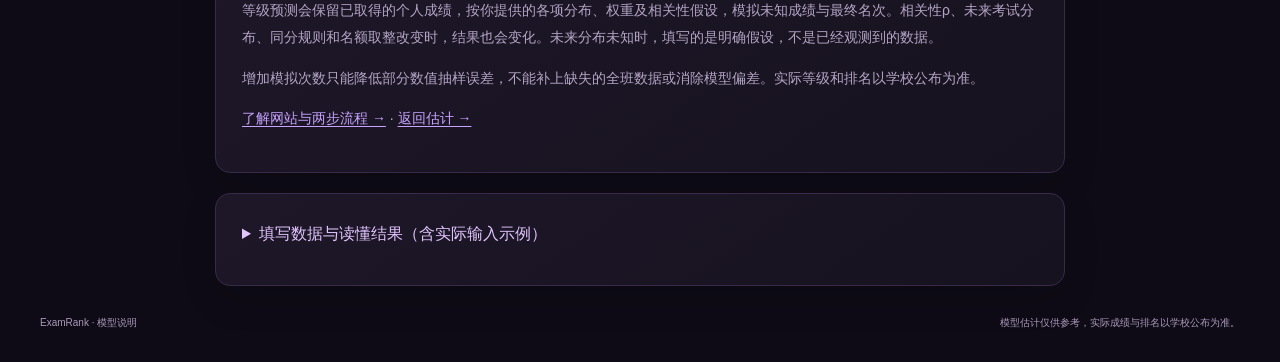
==== commit 1e1d68c9: "refine: keep website copy focused on end-user service" ====
--- a/model.html
+++ b/model.html
@@ -1,16 +1,16 @@
 <!doctype html><html lang="zh-CN"><head><meta charset="utf-8"><meta name="viewport" content="width=device-width,initial-scale=1"><meta name="theme-color" content="#0e0b16"><title>模型说明 · ExamRank</title><link rel="stylesheet" href="./style.css"><link rel="stylesheet" href="./theme.css"><link rel="stylesheet" href="./support.css"><meta name="examrank-feedback-endpoint" content="https://dfmmhhomgbzmvpcmoubx.supabase.co/functions/v1/examrank-feedback"><meta name="examrank-feedback-public-key" content="sb_publishable_OA3cFoslfRTZBMVeC-hyXA_JLyetYll"></head><body data-compute-mode="local"><header><a class="brand" href="examrank.html">▥ <b>ExamRank</b><span>分位与等级预测</span></a><nav class="page-nav" aria-label="主导航"><a href="examrank.html">开始估计</a><a href="tutorial.html">网站介绍</a><a class="active" aria-current="page" href="model.html">模型说明</a><button type="button" data-feedback="navigation">意见反馈</button></nav></header><main class="docs-content"><section class="hero"><span class="eyebrow">EXAMRANK · GUIDE</span><h1>模型说明</h1><p>方法透明，比多报一位小数更重要。</p></section>
 <section class="card"><h2>先看本次使用的方法</h2><p>结果区直接显示“本次采用的方法”。当个人成绩严格处于相邻已知分位点之间时，优先使用分位数线性插值；Beta拟合若可用，会作为单独对照显示。两种估计从不平均。超出已知分位点范围的Beta结果会明确标注为外推。</p><p>当统计量不能稳定识别分布，或同分及端点使唯一位置无法确定时，页面会给出限制和支持范围，保留空白而不制造精确名次。只有均值时无法确定唯一分布；浓度κ情景是用户指定的假设。</p></section>
 <section class="card"><h2>线性插值：从成绩找百分位</h2><p>已知相邻门槛q₁、q₂分别对应p₁、p₂，且q₁ &lt; x &lt; q₂时，局部估计为：</p><p class="example">p(x) = p₁ + (x − q₁) / (q₂ − q₁) × (p₂ − p₁)</p><p>这假设两点之间“分数变化与百分位变化近似线性”。它只使用局部已知点，不能说明所有可能的真实分布。支持范围[p₁, p₂]来自摘要约束，<b>不是95%置信区间</b>，也不是已经测出的统计覆盖概率。</p><p>若q₁ = q₂，分母为0，不能这样反解；若个人成绩恰好等于门槛，公布分位点与四舍五入也不足以揭示同分组内的个人位置。0分和满分也可能存在大量同分，连续分布端点不能替代学校的排名规则。</p></section>
-<section class="card"><h2>和课堂上的πₚ有什么关系？</h2><p>课堂常记πₚ为第p分位数：<b>给定百分位p，求成绩πₚ</b>。相邻点之间的线性写法是：</p><p class="example">πₚ = q₁ + (p − p₁) / (p₂ − p₁) × (q₂ − q₁)</p><p>本网站当前的局部插值则<b>给定成绩x，反求百分位p</b>。两式在严格递增的同一段内互为反解。课堂若从原始样本计算分位数，还可能有不同的排序位置和插值约定；本站接收的是老师已经公布的分位点，不能还原原始样本。</p><p>例如P60 = 85.5、P80 = 90：课堂给p = 0.70可求π₀.₇ = 87.75；本站给x = 87.75则反求p = 0.70。</p></section>
-<section class="card"><h2>Beta拟合：一个有界连续近似</h2><p>先把成绩除以满分，放在0到1的区间，再用Beta分布近似全班成绩。均值和方差可能通过矩估计确定参数；中位数、多个分位点或其他摘要则需要数值拟合。α、β描述分布形状，不是置信度。</p><p>同一组少量摘要可能对应许多真实分布。Beta的形状限制不一定适合双峰、长尾、满分堆积或大量同分的班级。特别是超出已知门槛的外推，更依赖模型假设。Beta和插值的分歧是敏感性诊断，不能靠取平均来消除。</p><p><b>PCHIP尚未投入使用。</b>它是未来可评估的保形分段三次插值候选；曲线更平滑本身不等于真实排名更准确，需要在独立真实数据上检验。</p></section>
-<section class="card"><h2>三类“正确”必须分开理解</h2><ul><li><b>数值正确性</b>：公式、程序、优化和随机抽样是否正确实现。收敛或抽样次数增加不证明模型符合真实班级。</li><li><b>摘要拟合程度</b>：模型与已公布均值、分位点是否接近。可选留一检查最多留出6个内部分位点，按相同可用折比较插值与Beta的百分位误差；留出点不能继续用于训练。它检验稀疏摘要一致性。</li><li><b>真实排名准确性</b>：需要独立的真实成绩、个人实际位置与同分规则才能验证。仅有摘要无法完成这一步。</li></ul><p>公布精度敏感性仅描述摘要四舍五入对稳定局部括号的影响。无论它、支持范围还是模拟抽样误差，都不能自动当作实际排名的95%置信区间。</p></section>
-<section class="card"><h2>等级预测是条件情景</h2><p>等级模块保留已取得的个人成绩，按你提供的各项分布、权重及相关性假设，模拟未知成绩与最终名次。相关性ρ、未来考试分布、同分规则和名额取整改变时，结果也会变化。未来分布未知时，填写的是明确假设，不是已经观测到的数据。</p><p>增加模拟次数只能降低部分数值抽样误差，不能补上缺失的全班数据或消除模型偏差。实际等级和排名以学校公布为准。</p><p><a href="tutorial.html">了解网站与两步流程 →</a> · <a href="examrank.html">返回估计 →</a></p></section>
+
+<section class="card"><h2>Beta拟合：一个有界连续近似</h2><p>先把成绩除以满分，放在0到1的区间，再用Beta分布近似全班成绩。均值和方差可能通过矩估计确定参数；中位数、多个分位点或其他摘要则需要数值拟合。α、β描述分布形状，不是置信度。</p><p>同一组少量摘要可能对应许多真实分布。Beta的形状限制不一定适合双峰、长尾、满分堆积或大量同分的班级。特别是超出已知门槛的外推，更依赖模型假设。Beta和插值的分歧是敏感性诊断，不能靠取平均来消除。</p></section>
+<section class="card"><h2>如何理解估计的可靠性</h2><ul><li><b>数值正确性</b>：计算精度反映求解和抽样的稳定程度，不能代表估计与实际排名有多接近。</li><li><b>摘要拟合程度</b>：模型与已公布均值、分位点是否接近。可选留一检查最多留出6个内部分位点，按相同可用折比较插值与Beta的百分位误差；该检查用于比较模型与已知数据的一致程度。</li><li><b>真实排名准确性</b>：需要独立的真实成绩、个人实际位置与同分规则才能验证。仅有摘要无法完成这一步。</li></ul><p>公布精度敏感性仅描述摘要四舍五入对稳定局部括号的影响。无论它、支持范围还是模拟抽样误差，都不能自动当作实际排名的95%置信区间。</p></section>
+<section class="card"><h2>等级预测是条件情景</h2><p>等级预测会保留已取得的个人成绩，按你提供的各项分布、权重及相关性假设，模拟未知成绩与最终名次。相关性ρ、未来考试分布、同分规则和名额取整改变时，结果也会变化。未来分布未知时，填写的是明确假设，不是已经观测到的数据。</p><p>增加模拟次数只能降低部分数值抽样误差，不能补上缺失的全班数据或消除模型偏差。实际等级和排名以学校公布为准。</p><p><a href="tutorial.html">了解网站与两步流程 →</a> · <a href="examrank.html">返回估计 →</a></p></section>
 <details class="card model-input-guide"><summary>填写数据与读懂结果（含实际输入示例）</summary>
 <section class="card"><h2>1 · 先填自己的考试信息</h2><p>“你的成绩”填实际取得的分数；“考试满分”填这次考试的满分，不一定是100。“考试人数”可不填：仍可估计百分位，但不显示期望名次。课程名称也可留空。</p><p class="example">例如：你考了86分，满分100，全班341人。依次填86、100、341。如果不知道人数，就把人数栏留空。</p><p>未知的数据请留空，并取消对应的勾选。不要把“不知道”填成0；0是一个真实数值，会改变模型。没有全班统计信息时，仅凭个人分数和满分无法确定位置。</p></section>
 <section class="card"><h2>2 · 认出老师公布的统计量</h2><ul><li><b>Mean / 均值</b>：所有成绩加起来，再除以人数。若老师写Mean = 72，就在均值栏填72。</li><li><b>Median / 中位数</b>：成绩从低到高排列时的中间位置，也称P50。它可能与均值不同。</li><li><b>SD / 标准差</b>：描述成绩分散程度，和分数使用同一单位。老师写SD = 10，就在标准差栏填10。</li><li><b>Variance / 方差</b>：标准差的平方。例如SD = 10时，方差是100；不要把100填进SD栏。如果老师只给方差，就勾选“方差”。</li></ul><p>按老师公布的原始分数填写，不用先除以满分。均值、标准差和分位点属于同一次考试，不能把不同考试的数据混用。</p></section>
 <section class="card"><h2>3 · P20、P80应当怎样填？</h2><p>P20是“约20%的成绩不高于这个分数”的分数门槛。P80则对应约80%。它们是<b>分位水平对应的成绩</b>，不是你的得分率。</p><p class="example">若老师写P20 = 65、P80 = 90：勾选“分位点”，第一行左边填20，右边填65；第二行左边填80，右边填90。左栏填80，不要填0.8。这里只是示范，不要当作你的班级数据。</p><p>每行需要一对“水平＋分数”。有更多已知分位点就添加一行；完全未知的行保持两格都空，或删除。相同成绩出现在多个分位点时请如实填写，模型会提示同分的影响。</p></section>
 <section class="card"><h2>4 · 读懂结果里的四个数</h2><ul><li><b>得分率</b> = 个人成绩 ÷ 满分。86/100的得分率是86%，它只描述卷面分数。</li><li><b>百分位p</b>：估计有多少比例的成绩不高于你。p = 0.8显示为P80。</li><li><b>前百分比</b>约为100 × (1 − p)%。P80约为前20%，不是前80%。</li><li><b>期望名次</b> = 1 + (n − 1) × (1 − p)。这是连续模型下的统计期望，可以带小数；不是学校公布的实际第几名。</li></ul><p class="example"><b>80分不等于P80。</b>一张很容易的卷子，80分也许低于中位数；一张很难的卷子，80分也许很靠前。要知道位置，还需要全班的统计信息。</p><p>真实同分人数和排名规则未知时，恰好等于已公布门槛、0分或满分不一定有唯一可识别的个人名次。此时页面会保留范围与说明，不凭空给出唯一位置。</p></section>
 <section class="card"><h2>5 · 一个完整的局部插值例子</h2><p>下面是教学用假想数据：你的分数86/100；P60 = 85.5，P80 = 90；人数341。在“分位点”填入这两行。</p><p class="example">86在85.5到90之间走了(86 − 85.5)/(90 − 85.5) = 1/9。<br>估计p = 0.60 + (1/9) × (0.80 − 0.60) ≈ 0.6222，即P62.22。<br>约前37.78%；若n = 341，期望名次约为1 + 340 × 0.3778 ≈ 129.44。</p><p>已知两点支持的范围是P60–P80，<b>不是95%置信区间</b>。中间采用线性变化是假设；Beta对照有时会不同，两者不会平均成一个结果。</p></section>
-<section class="card"><h2>6 · 和课堂上的分位数 πₚ 有什么关系？</h2><p>课堂常用πₚ表示第p分位数：给你百分位p，求对应分数。本站的局部插值走相反方向：你已经有分数，反求对应的百分位。在同一段严格递增的直线上，两者可以互相反解。</p><p class="example">P60 = 85.5、P80 = 90时：<br>给定p = 0.70，课堂插值求得π₀.₇ = 85.5 + (0.70 − 0.60) / (0.80 − 0.60) × (90 − 85.5) = 87.75。<br>反过来，输入87.75分，本站在同一段上估计为P70。</p><p>若两端分数相同，就不能除以分数差反解。不同教材从原始样本计算分位数时也可能采用不同位置规则；只有老师公布的几个门槛，无法还原原始成绩。</p></section>
-<section class="card"><h2>7 · 可选检查与下一步等级情景</h2><p>公布精度：老师的统计量保留1位小数时，可填步长0.1；四舍五入到整数时可填1。不知道就留空。只在局部括号稳定时给出可证明的四舍五入影响范围。</p><p>留一检查：暂时隐藏一个已知分位点，用其余摘要估计该点的位置，再和公布水平比较。它检查摘要之间的一致性，不是对真实排名的验证。</p><p>期末还没考、全班统计量未知时，请先补充你明确设定的均值和标准差，或主动点击“暂按第1步考试分布做假设”。该选项按两次考试满分换算得分率分布；不是期末真实统计，也不保证未来难度相同。切回输入统计量后会恢复你原来填写的数据。</p><p>单场得到可用百分位后，排位结果下方才会显示等级预测。补充其他考核的权重、全班分布和明确假设；已知个人成绩保持固定。未知的未来考试分布与相关性ρ会影响结果，所有等级概率都是条件情景。</p></section>
+
+<section class="card"><h2>6 · 可选检查与等级预测</h2><p>公布精度：老师的统计量保留1位小数时，可填步长0.1；四舍五入到整数时可填1。不知道就留空。只在局部括号稳定时给出可证明的四舍五入影响范围。</p><p>留一检查：暂时隐藏一个已知分位点，用其余摘要估计该点的位置，再和公布水平比较。它检查摘要之间的一致性，不是对真实排名的验证。</p><p>期末还没考、全班统计量未知时，请先补充你明确设定的均值和标准差，或主动点击“暂按第1步考试分布做假设”。该选项按两次考试满分换算得分率分布；不是期末真实统计，也不保证未来难度相同。切回输入统计量后会恢复你原来填写的数据。</p><p>单场得到可用百分位后，排位结果下方才会显示等级预测。补充其他考核的权重、全班分布和明确假设；已知个人成绩保持固定。未知的未来考试分布与相关性ρ会影响结果，所有等级概率都是条件情景。</p></section>
 </details></main><footer>ExamRank · 模型说明<span>模型估计仅供参考，实际成绩与排名以学校公布为准。</span></footer><script src="./tutorial.js" defer></script><script src="./meteors.js" defer></script><script src="./support.js" defer></script></body></html>
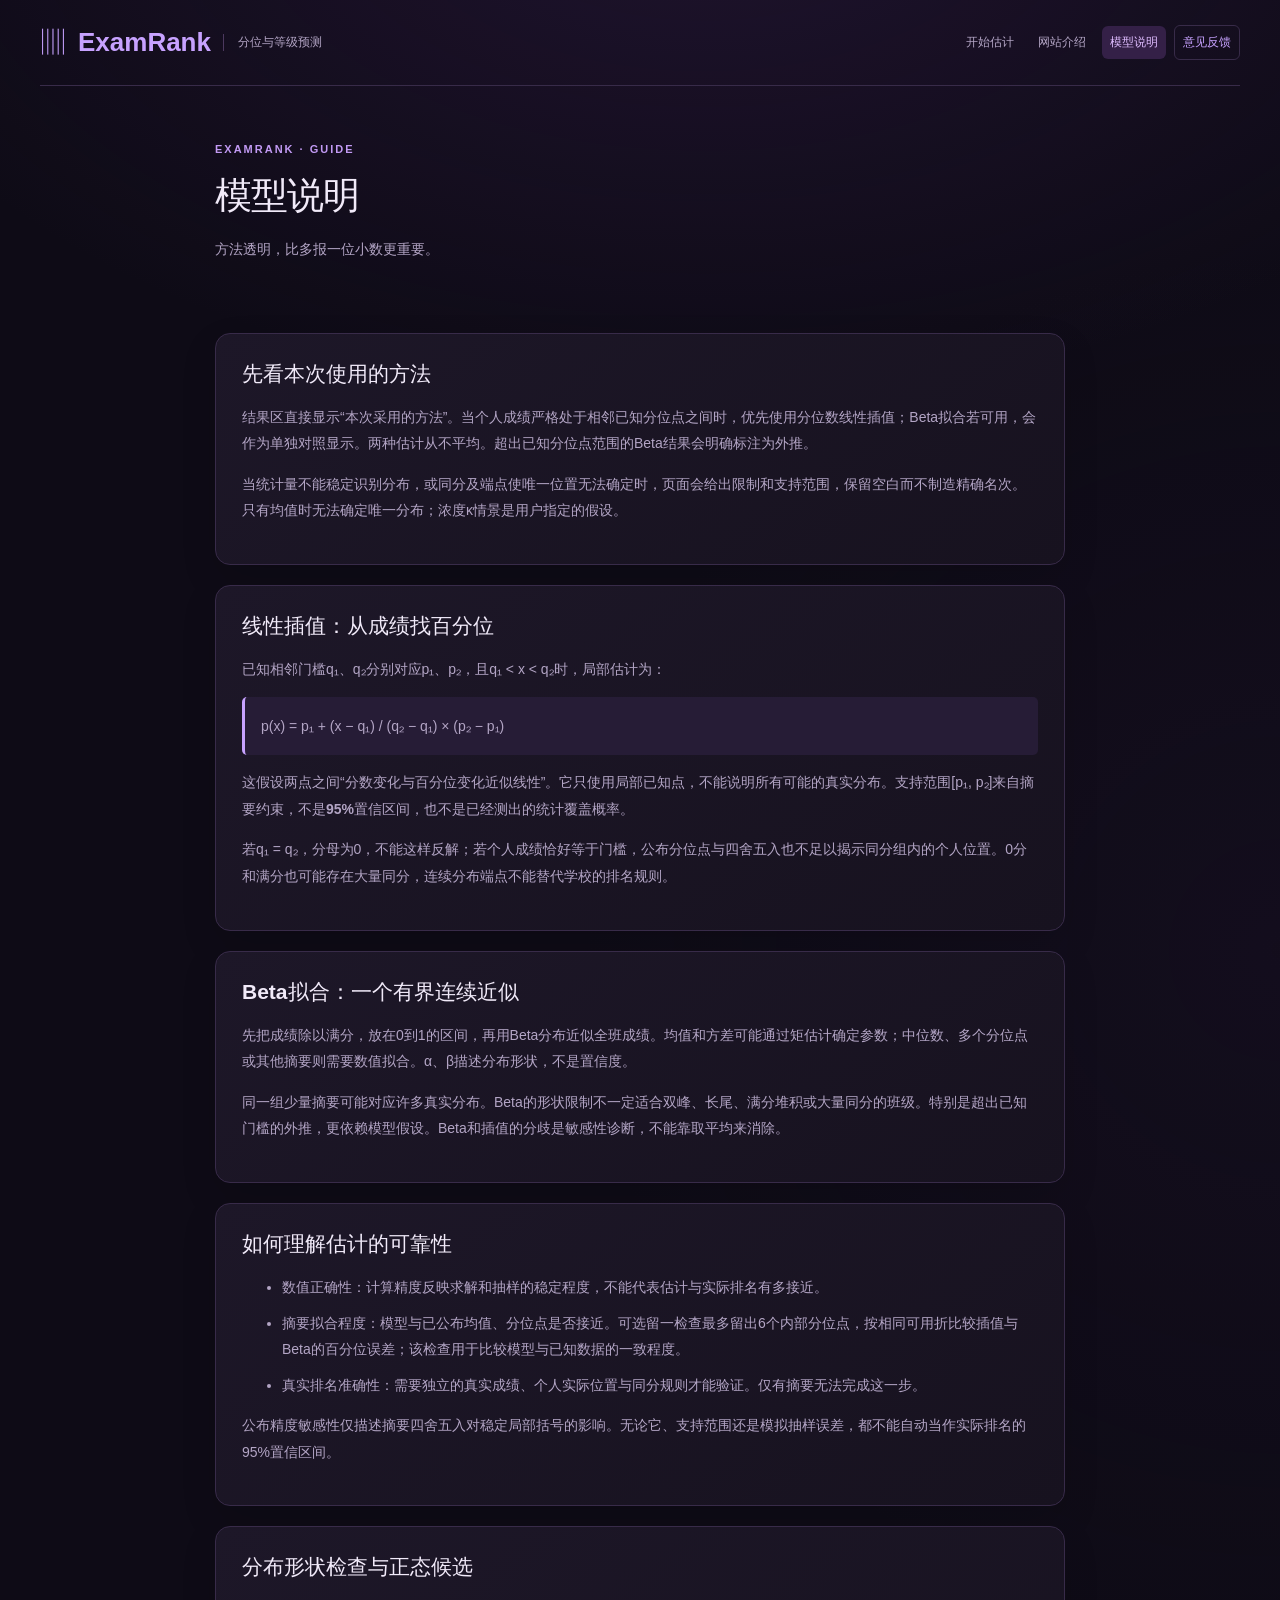
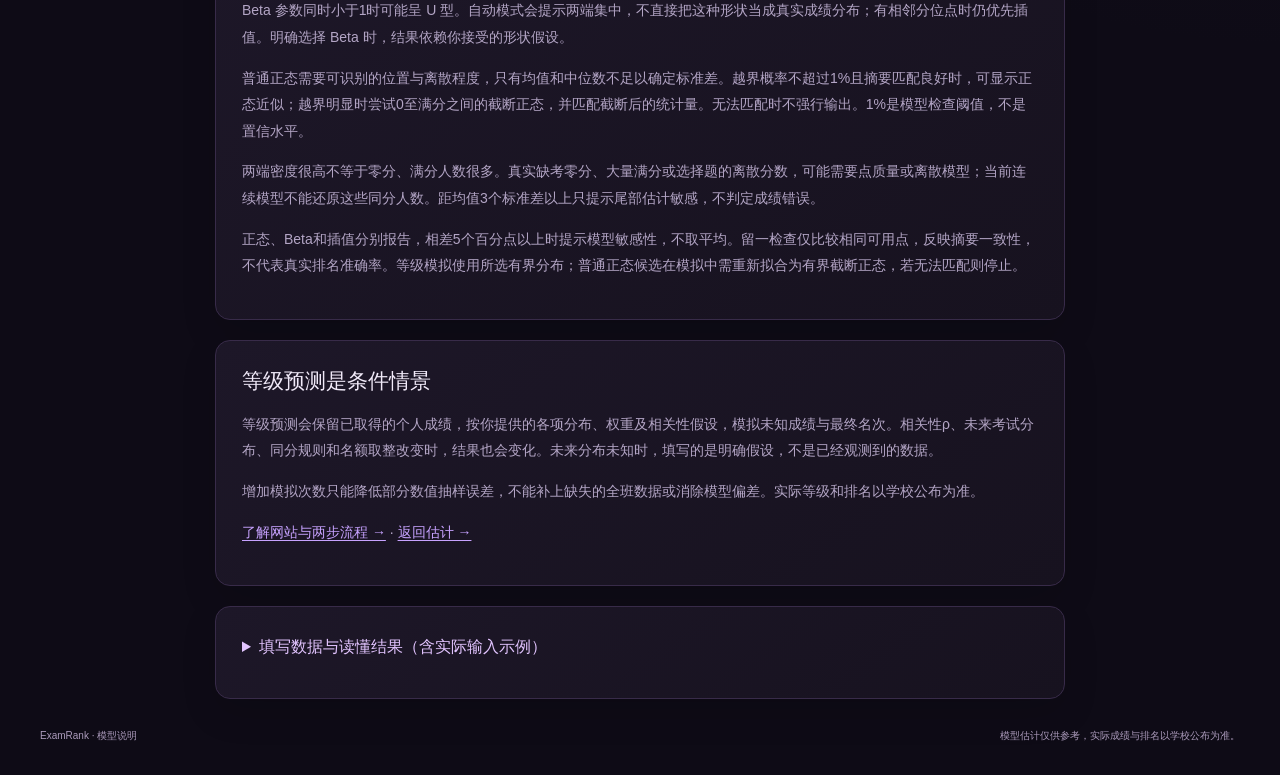
==== commit 4ac880f7: "Publish distribution diagnostics and normal model options" ====
--- a/model.html
+++ b/model.html
@@ -4,6 +4,7 @@
 
 <section class="card"><h2>Beta拟合：一个有界连续近似</h2><p>先把成绩除以满分，放在0到1的区间，再用Beta分布近似全班成绩。均值和方差可能通过矩估计确定参数；中位数、多个分位点或其他摘要则需要数值拟合。α、β描述分布形状，不是置信度。</p><p>同一组少量摘要可能对应许多真实分布。Beta的形状限制不一定适合双峰、长尾、满分堆积或大量同分的班级。特别是超出已知门槛的外推，更依赖模型假设。Beta和插值的分歧是敏感性诊断，不能靠取平均来消除。</p></section>
 <section class="card"><h2>如何理解估计的可靠性</h2><ul><li><b>数值正确性</b>：计算精度反映求解和抽样的稳定程度，不能代表估计与实际排名有多接近。</li><li><b>摘要拟合程度</b>：模型与已公布均值、分位点是否接近。可选留一检查最多留出6个内部分位点，按相同可用折比较插值与Beta的百分位误差；该检查用于比较模型与已知数据的一致程度。</li><li><b>真实排名准确性</b>：需要独立的真实成绩、个人实际位置与同分规则才能验证。仅有摘要无法完成这一步。</li></ul><p>公布精度敏感性仅描述摘要四舍五入对稳定局部括号的影响。无论它、支持范围还是模拟抽样误差，都不能自动当作实际排名的95%置信区间。</p></section>
+<section class="card"><h2>分布形状检查与正态候选</h2><p>Beta 参数同时小于1时可能呈 U 型。自动模式会提示两端集中，不直接把这种形状当成真实成绩分布；有相邻分位点时仍优先插值。明确选择 Beta 时，结果依赖你接受的形状假设。</p><p>普通正态需要可识别的位置与离散程度，只有均值和中位数不足以确定标准差。越界概率不超过1%且摘要匹配良好时，可显示正态近似；越界明显时尝试0至满分之间的截断正态，并匹配截断后的统计量。无法匹配时不强行输出。1%是模型检查阈值，不是置信水平。</p><p>两端密度很高不等于零分、满分人数很多。真实缺考零分、大量满分或选择题的离散分数，可能需要点质量或离散模型；当前连续模型不能还原这些同分人数。距均值3个标准差以上只提示尾部估计敏感，不判定成绩错误。</p><p>正态、Beta和插值分别报告，相差5个百分点以上时提示模型敏感性，不取平均。留一检查仅比较相同可用点，反映摘要一致性，不代表真实排名准确率。等级模拟使用所选有界分布；普通正态候选在模拟中需重新拟合为有界截断正态，若无法匹配则停止。</p></section>
 <section class="card"><h2>等级预测是条件情景</h2><p>等级预测会保留已取得的个人成绩，按你提供的各项分布、权重及相关性假设，模拟未知成绩与最终名次。相关性ρ、未来考试分布、同分规则和名额取整改变时，结果也会变化。未来分布未知时，填写的是明确假设，不是已经观测到的数据。</p><p>增加模拟次数只能降低部分数值抽样误差，不能补上缺失的全班数据或消除模型偏差。实际等级和排名以学校公布为准。</p><p><a href="tutorial.html">了解网站与两步流程 →</a> · <a href="examrank.html">返回估计 →</a></p></section>
 <details class="card model-input-guide"><summary>填写数据与读懂结果（含实际输入示例）</summary>
 <section class="card"><h2>1 · 先填自己的考试信息</h2><p>“你的成绩”填实际取得的分数；“考试满分”填这次考试的满分，不一定是100。“考试人数”可不填：仍可估计百分位，但不显示期望名次。课程名称也可留空。</p><p class="example">例如：你考了86分，满分100，全班341人。依次填86、100、341。如果不知道人数，就把人数栏留空。</p><p>未知的数据请留空，并取消对应的勾选。不要把“不知道”填成0；0是一个真实数值，会改变模型。没有全班统计信息时，仅凭个人分数和满分无法确定位置。</p></section>
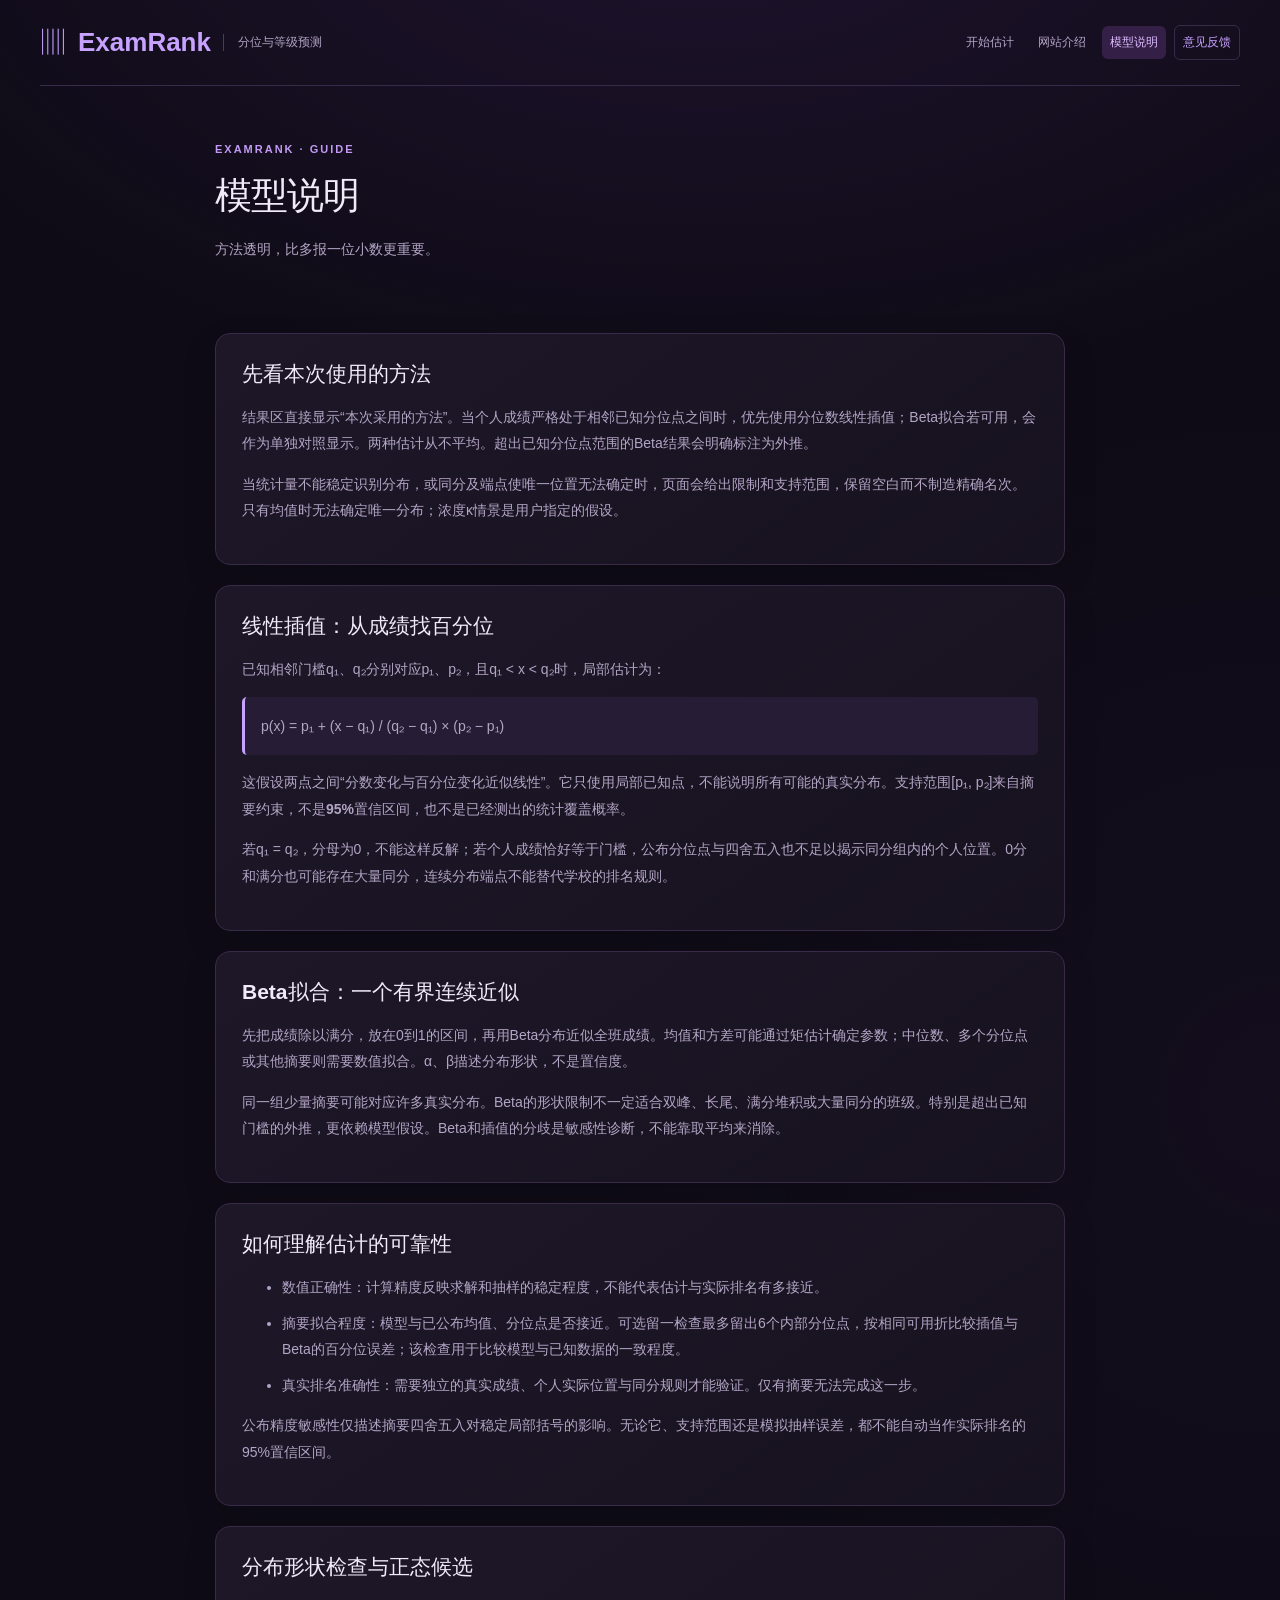
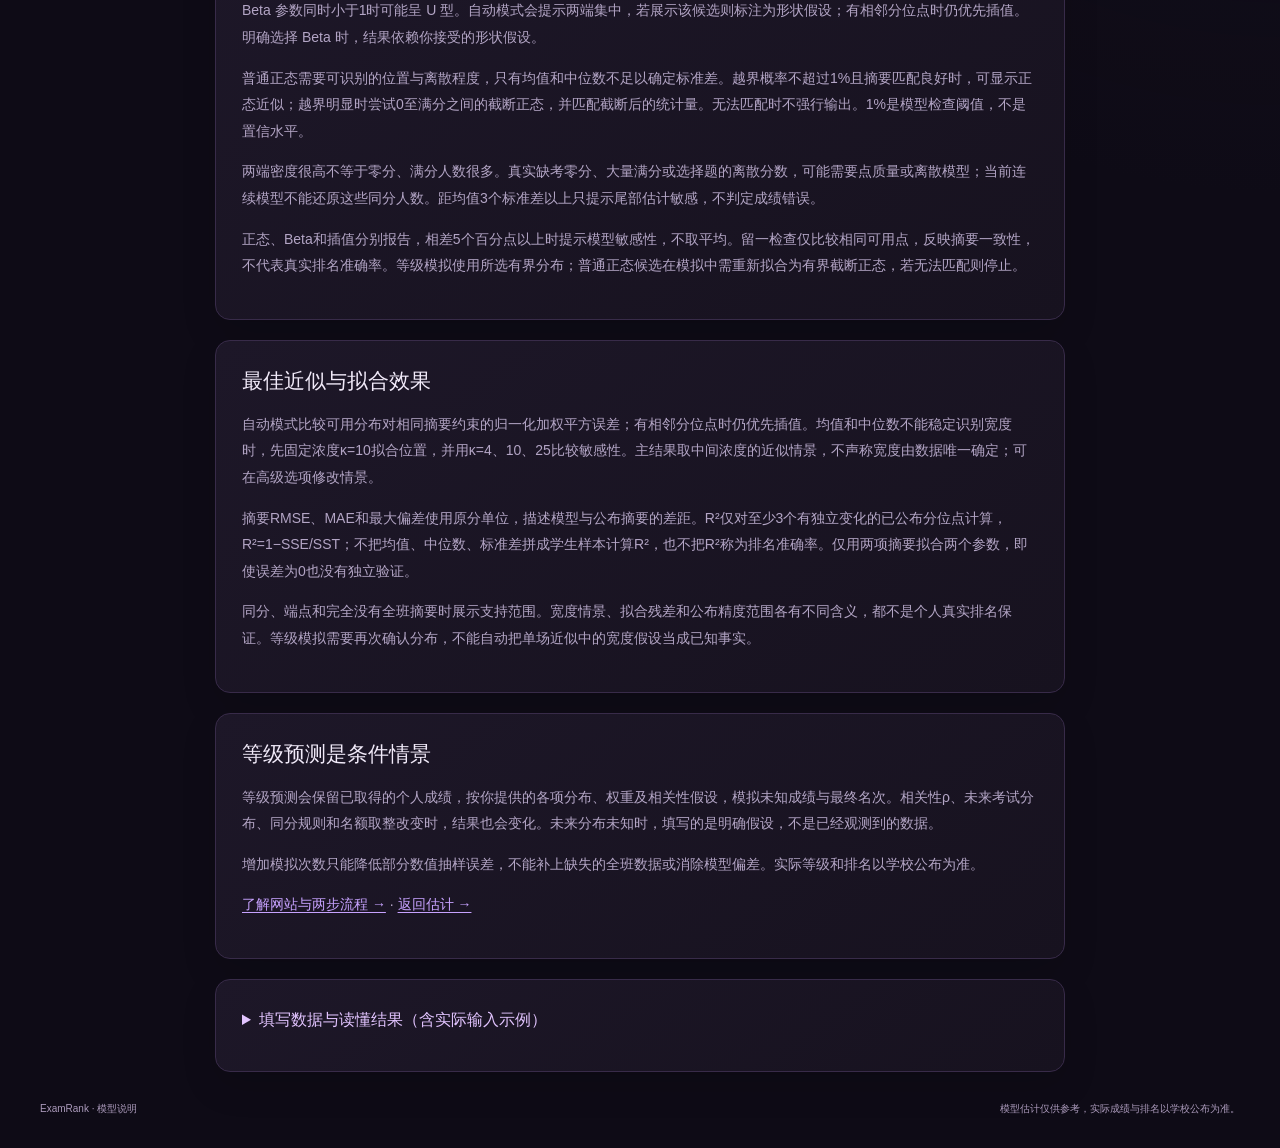
==== commit 4b435de1: "Publish best-fit estimates and mean-median defaults" ====
--- a/model.html
+++ b/model.html
@@ -4,8 +4,8 @@
 
 <section class="card"><h2>Beta拟合：一个有界连续近似</h2><p>先把成绩除以满分，放在0到1的区间，再用Beta分布近似全班成绩。均值和方差可能通过矩估计确定参数；中位数、多个分位点或其他摘要则需要数值拟合。α、β描述分布形状，不是置信度。</p><p>同一组少量摘要可能对应许多真实分布。Beta的形状限制不一定适合双峰、长尾、满分堆积或大量同分的班级。特别是超出已知门槛的外推，更依赖模型假设。Beta和插值的分歧是敏感性诊断，不能靠取平均来消除。</p></section>
 <section class="card"><h2>如何理解估计的可靠性</h2><ul><li><b>数值正确性</b>：计算精度反映求解和抽样的稳定程度，不能代表估计与实际排名有多接近。</li><li><b>摘要拟合程度</b>：模型与已公布均值、分位点是否接近。可选留一检查最多留出6个内部分位点，按相同可用折比较插值与Beta的百分位误差；该检查用于比较模型与已知数据的一致程度。</li><li><b>真实排名准确性</b>：需要独立的真实成绩、个人实际位置与同分规则才能验证。仅有摘要无法完成这一步。</li></ul><p>公布精度敏感性仅描述摘要四舍五入对稳定局部括号的影响。无论它、支持范围还是模拟抽样误差，都不能自动当作实际排名的95%置信区间。</p></section>
-<section class="card"><h2>分布形状检查与正态候选</h2><p>Beta 参数同时小于1时可能呈 U 型。自动模式会提示两端集中，不直接把这种形状当成真实成绩分布；有相邻分位点时仍优先插值。明确选择 Beta 时，结果依赖你接受的形状假设。</p><p>普通正态需要可识别的位置与离散程度，只有均值和中位数不足以确定标准差。越界概率不超过1%且摘要匹配良好时，可显示正态近似；越界明显时尝试0至满分之间的截断正态，并匹配截断后的统计量。无法匹配时不强行输出。1%是模型检查阈值，不是置信水平。</p><p>两端密度很高不等于零分、满分人数很多。真实缺考零分、大量满分或选择题的离散分数，可能需要点质量或离散模型；当前连续模型不能还原这些同分人数。距均值3个标准差以上只提示尾部估计敏感，不判定成绩错误。</p><p>正态、Beta和插值分别报告，相差5个百分点以上时提示模型敏感性，不取平均。留一检查仅比较相同可用点，反映摘要一致性，不代表真实排名准确率。等级模拟使用所选有界分布；普通正态候选在模拟中需重新拟合为有界截断正态，若无法匹配则停止。</p></section>
-<section class="card"><h2>等级预测是条件情景</h2><p>等级预测会保留已取得的个人成绩，按你提供的各项分布、权重及相关性假设，模拟未知成绩与最终名次。相关性ρ、未来考试分布、同分规则和名额取整改变时，结果也会变化。未来分布未知时，填写的是明确假设，不是已经观测到的数据。</p><p>增加模拟次数只能降低部分数值抽样误差，不能补上缺失的全班数据或消除模型偏差。实际等级和排名以学校公布为准。</p><p><a href="tutorial.html">了解网站与两步流程 →</a> · <a href="examrank.html">返回估计 →</a></p></section>
+<section class="card"><h2>分布形状检查与正态候选</h2><p>Beta 参数同时小于1时可能呈 U 型。自动模式会提示两端集中，若展示该候选则标注为形状假设；有相邻分位点时仍优先插值。明确选择 Beta 时，结果依赖你接受的形状假设。</p><p>普通正态需要可识别的位置与离散程度，只有均值和中位数不足以确定标准差。越界概率不超过1%且摘要匹配良好时，可显示正态近似；越界明显时尝试0至满分之间的截断正态，并匹配截断后的统计量。无法匹配时不强行输出。1%是模型检查阈值，不是置信水平。</p><p>两端密度很高不等于零分、满分人数很多。真实缺考零分、大量满分或选择题的离散分数，可能需要点质量或离散模型；当前连续模型不能还原这些同分人数。距均值3个标准差以上只提示尾部估计敏感，不判定成绩错误。</p><p>正态、Beta和插值分别报告，相差5个百分点以上时提示模型敏感性，不取平均。留一检查仅比较相同可用点，反映摘要一致性，不代表真实排名准确率。等级模拟使用所选有界分布；普通正态候选在模拟中需重新拟合为有界截断正态，若无法匹配则停止。</p></section>
+<section class="card"><h2>最佳近似与拟合效果</h2><p>自动模式比较可用分布对相同摘要约束的归一化加权平方误差；有相邻分位点时仍优先插值。均值和中位数不能稳定识别宽度时，先固定浓度κ=10拟合位置，并用κ=4、10、25比较敏感性。主结果取中间浓度的近似情景，不声称宽度由数据唯一确定；可在高级选项修改情景。</p><p>摘要RMSE、MAE和最大偏差使用原分单位，描述模型与公布摘要的差距。R²仅对至少3个有独立变化的已公布分位点计算，R²=1−SSE/SST；不把均值、中位数、标准差拼成学生样本计算R²，也不把R²称为排名准确率。仅用两项摘要拟合两个参数，即使误差为0也没有独立验证。</p><p>同分、端点和完全没有全班摘要时展示支持范围。宽度情景、拟合残差和公布精度范围各有不同含义，都不是个人真实排名保证。等级模拟需要再次确认分布，不能自动把单场近似中的宽度假设当成已知事实。</p></section><section class="card"><h2>等级预测是条件情景</h2><p>等级预测会保留已取得的个人成绩，按你提供的各项分布、权重及相关性假设，模拟未知成绩与最终名次。相关性ρ、未来考试分布、同分规则和名额取整改变时，结果也会变化。未来分布未知时，填写的是明确假设，不是已经观测到的数据。</p><p>增加模拟次数只能降低部分数值抽样误差，不能补上缺失的全班数据或消除模型偏差。实际等级和排名以学校公布为准。</p><p><a href="tutorial.html">了解网站与两步流程 →</a> · <a href="examrank.html">返回估计 →</a></p></section>
 <details class="card model-input-guide"><summary>填写数据与读懂结果（含实际输入示例）</summary>
 <section class="card"><h2>1 · 先填自己的考试信息</h2><p>“你的成绩”填实际取得的分数；“考试满分”填这次考试的满分，不一定是100。“考试人数”可不填：仍可估计百分位，但不显示期望名次。课程名称也可留空。</p><p class="example">例如：你考了86分，满分100，全班341人。依次填86、100、341。如果不知道人数，就把人数栏留空。</p><p>未知的数据请留空，并取消对应的勾选。不要把“不知道”填成0；0是一个真实数值，会改变模型。没有全班统计信息时，仅凭个人分数和满分无法确定位置。</p></section>
 <section class="card"><h2>2 · 认出老师公布的统计量</h2><ul><li><b>Mean / 均值</b>：所有成绩加起来，再除以人数。若老师写Mean = 72，就在均值栏填72。</li><li><b>Median / 中位数</b>：成绩从低到高排列时的中间位置，也称P50。它可能与均值不同。</li><li><b>SD / 标准差</b>：描述成绩分散程度，和分数使用同一单位。老师写SD = 10，就在标准差栏填10。</li><li><b>Variance / 方差</b>：标准差的平方。例如SD = 10时，方差是100；不要把100填进SD栏。如果老师只给方差，就勾选“方差”。</li></ul><p>按老师公布的原始分数填写，不用先除以满分。均值、标准差和分位点属于同一次考试，不能把不同考试的数据混用。</p></section>
--- a/style.css
+++ b/style.css
@@ -1 +1,3 @@
 :root{font-family:Inter,-apple-system,BlinkMacSystemFont,"Segoe UI","Microsoft YaHei",sans-serif;color:#18283f;background:#f5f7fb;font-synthesis:none;font-size:14px}*{box-sizing:border-box}body{margin:0}a{color:inherit;text-decoration:none}header,main,footer{max-width:1200px;margin:auto}header{height:86px;display:flex;align-items:center;justify-content:space-between;border-bottom:1px solid #e2e7ef}.brand{display:flex;align-items:center;gap:12px;color:#245bd8;font-size:26px}.brand span{font-size:12px;color:#758096;border-left:1px solid #d4dae6;padding-left:14px}.hero{padding:54px 0 36px}.eyebrow{font-size:11px;letter-spacing:2px;color:#245bd8;font-weight:700}h1{font-size:37px;letter-spacing:-1px;margin:15px 0}p{color:#758096;line-height:1.8}.tags{display:flex;gap:10px;margin-top:22px}.tags span{background:#eaf0fc;color:#51698e;border-radius:5px;padding:6px 10px;font-size:11px}.workspace{display:grid;grid-template-columns:390px minmax(0,1fr);gap:24px;align-items:start}.card{background:white;border:1px solid #e1e7f0;border-radius:15px;padding:26px;box-shadow:0 4px 18px #18283f03}.section-title{display:flex;justify-content:space-between;align-items:center;margin-bottom:24px}h2{font-size:17px;margin:0}h2 span{margin-left:8px;color:#18283f}.section-title h2{color:#245bd8;font-size:13px}h3{font-size:13px;margin:15px 0 7px}select{font:inherit;font-size:11px;color:#687891;background:#f8fafc;border:1px solid #e1e7f0;border-radius:6px;padding:7px;max-width:145px}label{display:block;font-size:12px;color:#445570;margin-bottom:15px}label small{color:#929cab;font-size:10px;margin-left:5px}input{width:100%;border:1px solid #dce3ee;border-radius:7px;background:#fbfcfe;padding:11px 12px;margin-top:7px;font:inherit;color:#18283f;outline:none;transition:border-color .15s}input:focus{border-color:#245bd8;box-shadow:0 0 0 3px #245bd815}input::placeholder{color:#a4adbc}.grid{display:grid;grid-template-columns:1fr 1fr;gap:12px}.grid label{min-width:0}hr{border:0;border-top:1px solid #edf0f5;margin:24px 0}.hint{font-size:11px;line-height:1.8;margin:8px 0 14px}.toggles{display:flex;flex-wrap:wrap;gap:7px;margin:14px 0 20px}.toggles label{margin:0;font-size:11px;border:1px solid #e0e6ee;border-radius:6px;padding:7px 9px;cursor:pointer;user-select:none}.toggles label:has(input:checked){background:#edf3ff;border-color:#aec7ff;color:#245bd8}.toggles input{width:auto;margin:0 4px 0 0;accent-color:#245bd8;vertical-align:middle}.quantile-row{display:grid;grid-template-columns:1fr 1fr 26px;gap:8px;align-items:center;margin:5px 0}.quantile-row input{min-width:0}.quantile-row button{border:0;background:transparent;color:#8a97ab;font-size:20px;cursor:pointer}.text-button{border:0;color:#245bd8;background:none;padding:12px 0;cursor:pointer}details{border-top:1px solid #edf0f5;margin-top:18px;padding-top:18px;font-size:11px}summary{cursor:pointer;color:#687891;margin-bottom:12px}.check{display:flex;align-items:center;gap:8px}.check input{width:auto;margin:0}.primary{width:100%;padding:14px 17px;background:#245bd8;border:0;border-radius:8px;color:white;font:inherit;font-weight:600;margin-top:20px;cursor:pointer;display:flex;justify-content:space-between;box-shadow:0 4px 9px #245bd820}.primary:hover{background:#184bc1}.primary:disabled{opacity:.6;cursor:wait}.clear{display:block;background:none;border:0;color:#8491a6;margin:14px auto 0;font-size:11px;cursor:pointer}.error{background:#fff1f0;color:#b33d38;padding:10px;border-radius:6px;font-size:12px}.empty{min-height:510px;display:flex;flex-direction:column;align-items:center;justify-content:center;text-align:center}.empty-symbol{font-size:52px;color:#245bd8;background:#edf3ff;width:95px;height:95px;display:grid;place-items:center;border-radius:24px;margin-bottom:27px}.empty h2{font-size:23px}.empty p{font-size:13px}.steps{display:flex;gap:16px;border-top:1px solid #edf0f5;border-bottom:1px solid #edf0f5;padding:20px 10px;margin:16px 0;color:#6d80a0;font-size:11px}.result-title{display:flex;justify-content:space-between;gap:10px;align-items:center}.badge{background:#eaf5f0;color:#31836c;font-size:10px;border-radius:20px;padding:6px 10px}.metrics{display:grid;grid-template-columns:repeat(3,1fr);gap:14px;margin:25px 0}.metric{border-right:1px solid #e7ecf3;padding-left:10px}.metric:last-child{border:0}.metric span{display:block;font-size:11px;color:#8290a5;margin-bottom:10px}.metric strong{font-size:30px;font-weight:650;letter-spacing:-1px}.metric:first-child strong{color:#245bd8}.metric small{display:block;font-size:10px;color:#929caf;margin-top:7px}.chart-box{margin:20px 0 4px;background:#f8faff;border:1px solid #e7edf8;border-radius:10px;padding:15px}.chart-box canvas{display:block;width:100%;height:240px}.chart-title{display:flex;justify-content:space-between;align-items:center;font-size:12px}.chart-title select{font-size:10px}.legend{display:flex;gap:18px;font-size:10px;color:#758096;margin:12px 0}.legend span:first-child{color:#245bd8}.method-note{background:#f7f9fc;border-radius:8px;padding:12px 14px;font-size:11px;color:#6d7c94;line-height:1.8}.diagnostics{margin-top:18px}.notice{border-left:3px solid #e8b85e;padding:7px 12px;background:#fffaf0;margin:8px 0;font-size:11px;line-height:1.8;color:#876d3b}.notice.info{border-color:#a8bfeb;background:#f6f9ff;color:#637b9e}.result-actions{display:flex;justify-content:flex-end;margin-top:15px}.result-actions button{background:white;border:1px solid #dce3ee;border-radius:6px;color:#536a8b;padding:8px 12px;cursor:pointer}.fit-table{width:100%;border-collapse:collapse;font-size:11px;margin-top:15px}.fit-table th,.fit-table td{padding:10px 7px;text-align:right;border-bottom:1px solid #edf0f5}.fit-table th:first-child,.fit-table td:first-child{text-align:left}.fit-table th{color:#8390a4;font-weight:500}.about{margin:30px 0}.about h2{margin-bottom:20px}.about-grid{display:grid;grid-template-columns:repeat(3,1fr);gap:30px}.about p{font-size:12px}.about h3{font-size:13px}footer{padding:10px 0 32px;font-size:10px;color:#8a97aa;display:flex;justify-content:space-between}.scenario{display:flex;justify-content:space-between;padding:12px;border-bottom:1px solid #edf0f5;font-size:12px}[hidden]{display:none!important}@media(max-width:1240px){header,main,footer{margin-left:28px;margin-right:28px}}@media(max-width:800px){.workspace{grid-template-columns:1fr}.hero{padding-top:35px}h1{font-size:28px}.about-grid{grid-template-columns:1fr;gap:8px}.empty{min-height:350px}.brand span{display:none}.card{padding:22px}.metrics{gap:5px}.metric strong{font-size:25px}footer{display:block;line-height:2}footer span{display:block}}@media(max-width:420px){header,main,footer{margin-left:16px;margin-right:16px}h1{font-size:24px}.tags{gap:5px}.tags span{font-size:10px;padding:5px 7px}.steps{gap:9px}.card{padding:18px}.metric strong{font-size:23px}}
+
+.fit-quality-panel{margin:20px 0;padding:20px;border:1px solid var(--border,#665078);border-radius:14px}.fit-quality-panel h3{margin:0 0 12px}.fit-quality-grid{display:grid;grid-template-columns:repeat(2,minmax(0,1fr));gap:16px}.fit-quality-grid span{display:block;font-size:13px;opacity:.8}.fit-quality-grid strong{display:block;font-size:22px;margin-top:4px}.fit-quality-grid small{font-size:12px;font-weight:400}.fit-assumption{padding:12px;border-left:3px solid #c69ee8;background:#a87adc12}.fit-quality-panel .hint{line-height:1.7}@media(max-width:480px){.fit-quality-panel{padding:14px}.fit-quality-grid strong{font-size:18px}}
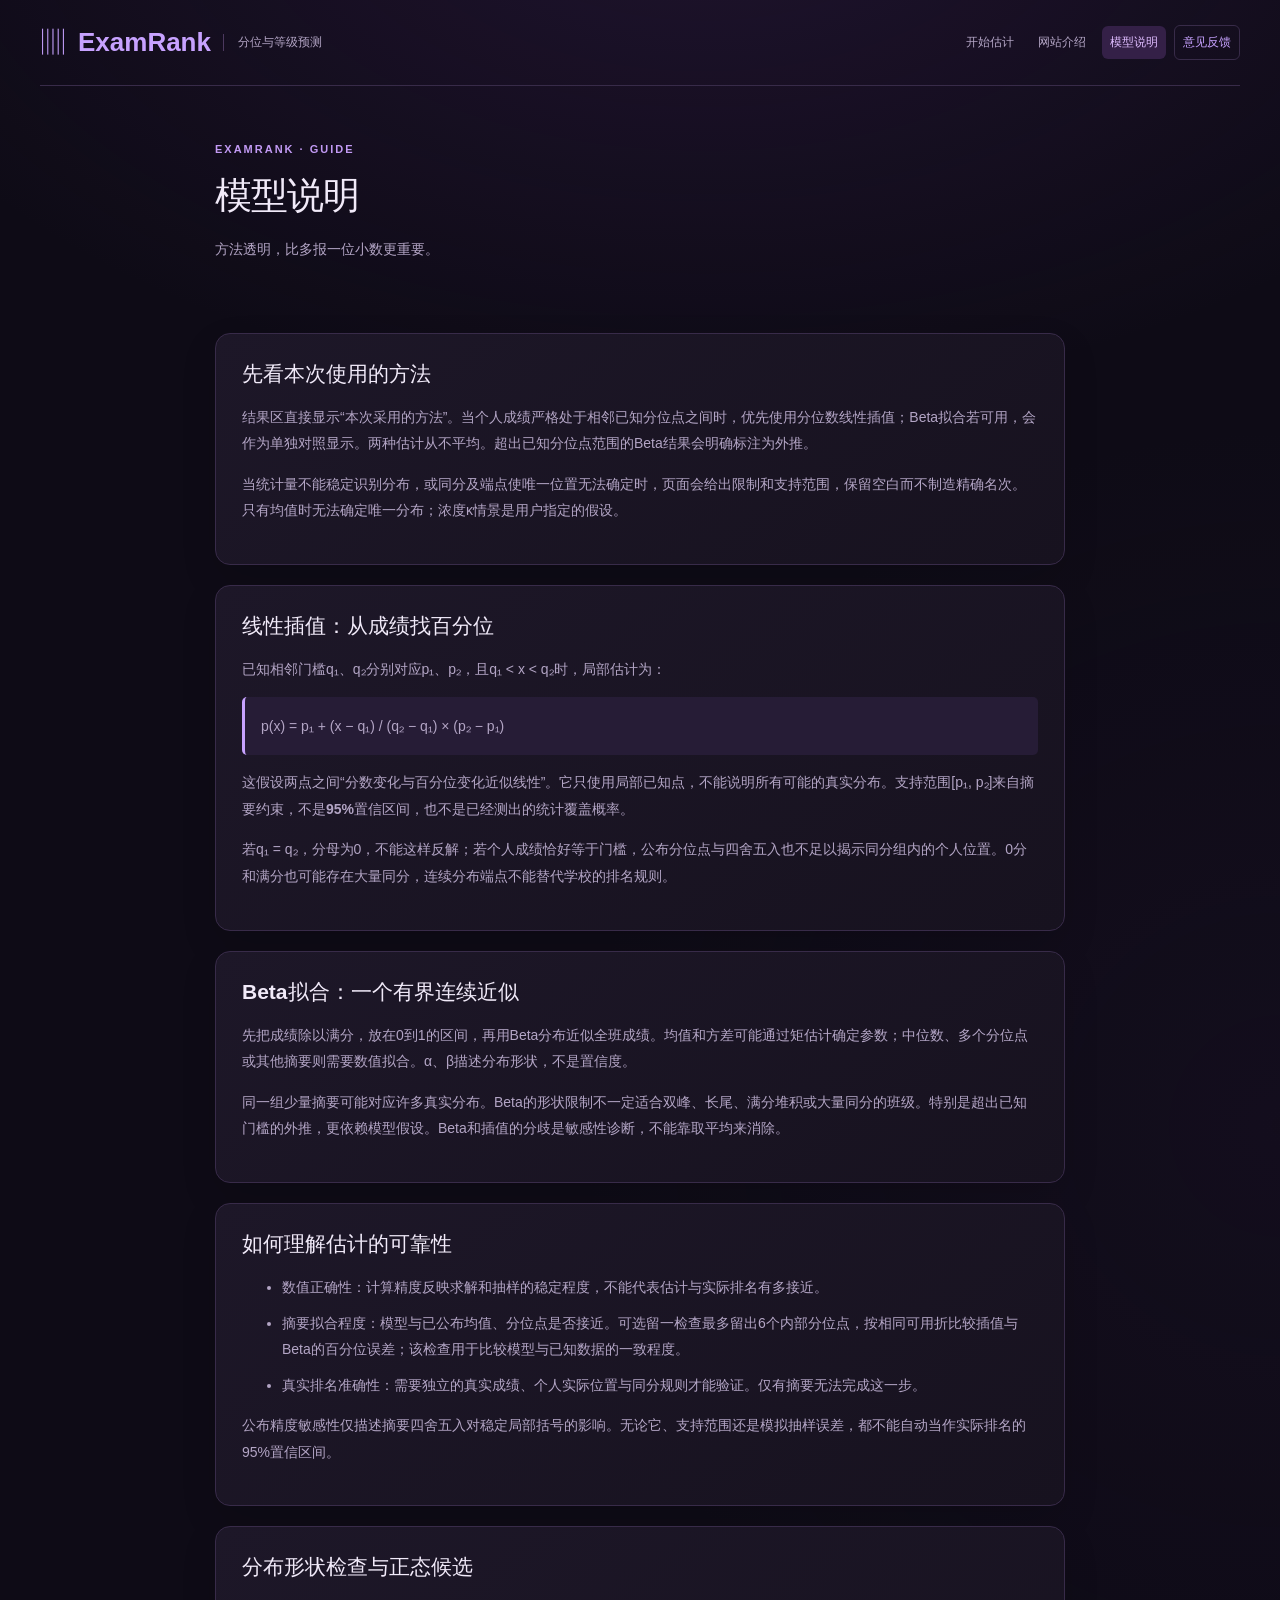
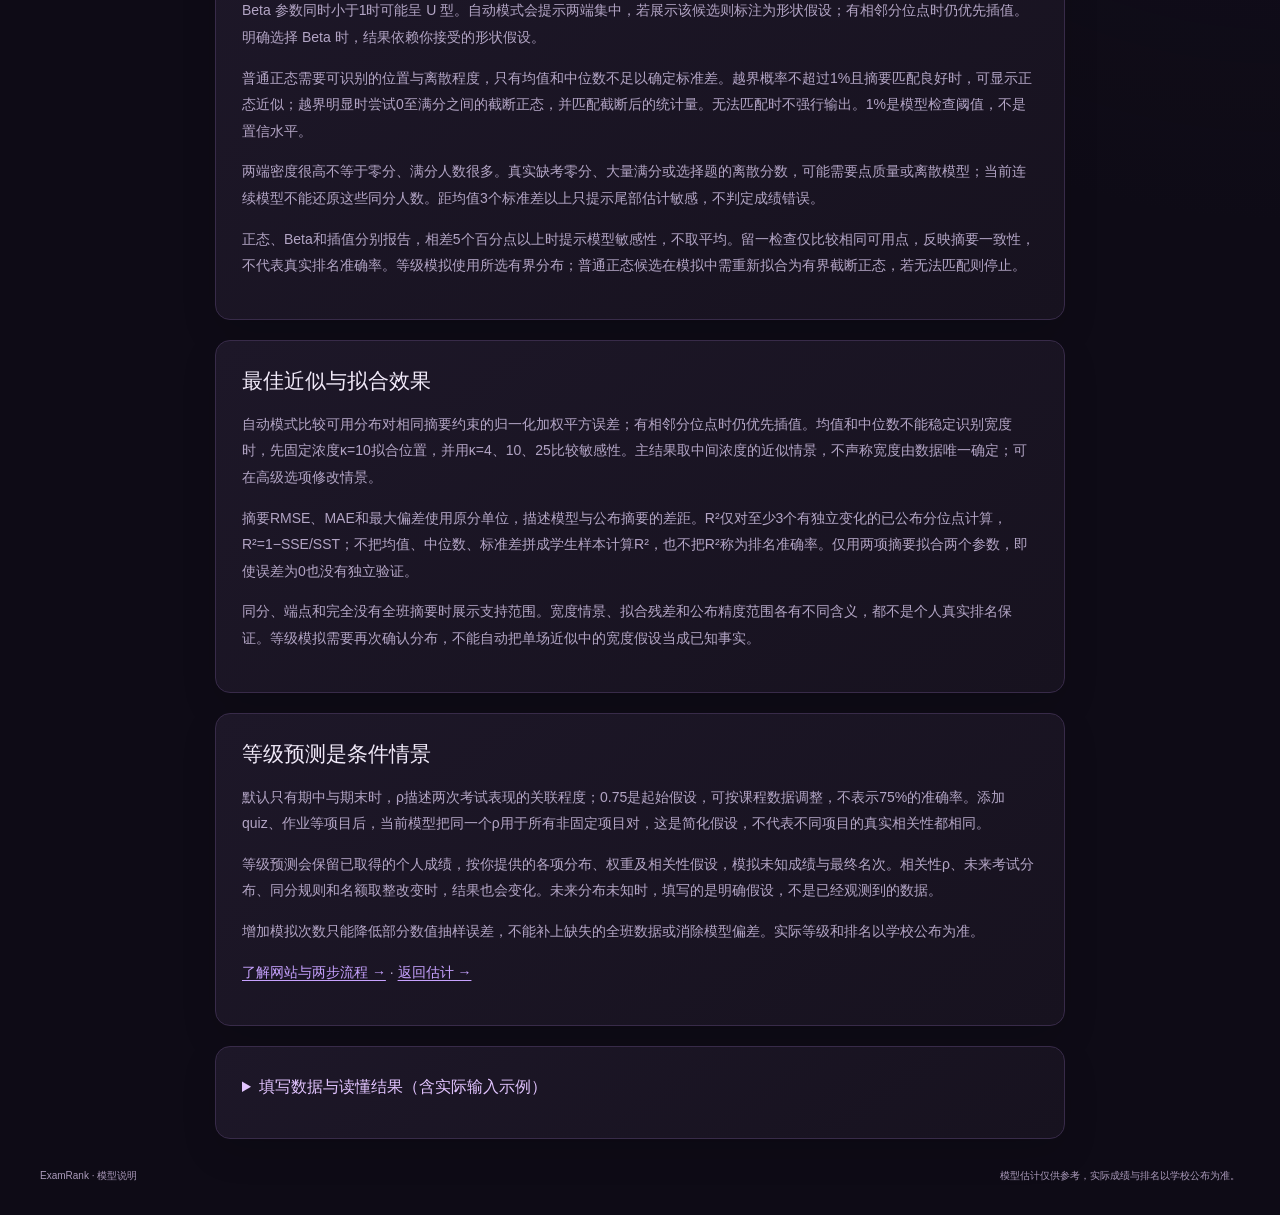
==== commit 1e20169b: "Publish correlation explanation" ====
--- a/model.html
+++ b/model.html
@@ -5,7 +5,7 @@
 <section class="card"><h2>Beta拟合：一个有界连续近似</h2><p>先把成绩除以满分，放在0到1的区间，再用Beta分布近似全班成绩。均值和方差可能通过矩估计确定参数；中位数、多个分位点或其他摘要则需要数值拟合。α、β描述分布形状，不是置信度。</p><p>同一组少量摘要可能对应许多真实分布。Beta的形状限制不一定适合双峰、长尾、满分堆积或大量同分的班级。特别是超出已知门槛的外推，更依赖模型假设。Beta和插值的分歧是敏感性诊断，不能靠取平均来消除。</p></section>
 <section class="card"><h2>如何理解估计的可靠性</h2><ul><li><b>数值正确性</b>：计算精度反映求解和抽样的稳定程度，不能代表估计与实际排名有多接近。</li><li><b>摘要拟合程度</b>：模型与已公布均值、分位点是否接近。可选留一检查最多留出6个内部分位点，按相同可用折比较插值与Beta的百分位误差；该检查用于比较模型与已知数据的一致程度。</li><li><b>真实排名准确性</b>：需要独立的真实成绩、个人实际位置与同分规则才能验证。仅有摘要无法完成这一步。</li></ul><p>公布精度敏感性仅描述摘要四舍五入对稳定局部括号的影响。无论它、支持范围还是模拟抽样误差，都不能自动当作实际排名的95%置信区间。</p></section>
 <section class="card"><h2>分布形状检查与正态候选</h2><p>Beta 参数同时小于1时可能呈 U 型。自动模式会提示两端集中，若展示该候选则标注为形状假设；有相邻分位点时仍优先插值。明确选择 Beta 时，结果依赖你接受的形状假设。</p><p>普通正态需要可识别的位置与离散程度，只有均值和中位数不足以确定标准差。越界概率不超过1%且摘要匹配良好时，可显示正态近似；越界明显时尝试0至满分之间的截断正态，并匹配截断后的统计量。无法匹配时不强行输出。1%是模型检查阈值，不是置信水平。</p><p>两端密度很高不等于零分、满分人数很多。真实缺考零分、大量满分或选择题的离散分数，可能需要点质量或离散模型；当前连续模型不能还原这些同分人数。距均值3个标准差以上只提示尾部估计敏感，不判定成绩错误。</p><p>正态、Beta和插值分别报告，相差5个百分点以上时提示模型敏感性，不取平均。留一检查仅比较相同可用点，反映摘要一致性，不代表真实排名准确率。等级模拟使用所选有界分布；普通正态候选在模拟中需重新拟合为有界截断正态，若无法匹配则停止。</p></section>
-<section class="card"><h2>最佳近似与拟合效果</h2><p>自动模式比较可用分布对相同摘要约束的归一化加权平方误差；有相邻分位点时仍优先插值。均值和中位数不能稳定识别宽度时，先固定浓度κ=10拟合位置，并用κ=4、10、25比较敏感性。主结果取中间浓度的近似情景，不声称宽度由数据唯一确定；可在高级选项修改情景。</p><p>摘要RMSE、MAE和最大偏差使用原分单位，描述模型与公布摘要的差距。R²仅对至少3个有独立变化的已公布分位点计算，R²=1−SSE/SST；不把均值、中位数、标准差拼成学生样本计算R²，也不把R²称为排名准确率。仅用两项摘要拟合两个参数，即使误差为0也没有独立验证。</p><p>同分、端点和完全没有全班摘要时展示支持范围。宽度情景、拟合残差和公布精度范围各有不同含义，都不是个人真实排名保证。等级模拟需要再次确认分布，不能自动把单场近似中的宽度假设当成已知事实。</p></section><section class="card"><h2>等级预测是条件情景</h2><p>等级预测会保留已取得的个人成绩，按你提供的各项分布、权重及相关性假设，模拟未知成绩与最终名次。相关性ρ、未来考试分布、同分规则和名额取整改变时，结果也会变化。未来分布未知时，填写的是明确假设，不是已经观测到的数据。</p><p>增加模拟次数只能降低部分数值抽样误差，不能补上缺失的全班数据或消除模型偏差。实际等级和排名以学校公布为准。</p><p><a href="tutorial.html">了解网站与两步流程 →</a> · <a href="examrank.html">返回估计 →</a></p></section>
+<section class="card"><h2>最佳近似与拟合效果</h2><p>自动模式比较可用分布对相同摘要约束的归一化加权平方误差；有相邻分位点时仍优先插值。均值和中位数不能稳定识别宽度时，先固定浓度κ=10拟合位置，并用κ=4、10、25比较敏感性。主结果取中间浓度的近似情景，不声称宽度由数据唯一确定；可在高级选项修改情景。</p><p>摘要RMSE、MAE和最大偏差使用原分单位，描述模型与公布摘要的差距。R²仅对至少3个有独立变化的已公布分位点计算，R²=1−SSE/SST；不把均值、中位数、标准差拼成学生样本计算R²，也不把R²称为排名准确率。仅用两项摘要拟合两个参数，即使误差为0也没有独立验证。</p><p>同分、端点和完全没有全班摘要时展示支持范围。宽度情景、拟合残差和公布精度范围各有不同含义，都不是个人真实排名保证。等级模拟需要再次确认分布，不能自动把单场近似中的宽度假设当成已知事实。</p></section><section class="card"><h2>等级预测是条件情景</h2><p>默认只有期中与期末时，ρ描述两次考试表现的关联程度；0.75是起始假设，可按课程数据调整，不表示75%的准确率。添加quiz、作业等项目后，当前模型把同一个ρ用于所有非固定项目对，这是简化假设，不代表不同项目的真实相关性都相同。</p><p>等级预测会保留已取得的个人成绩，按你提供的各项分布、权重及相关性假设，模拟未知成绩与最终名次。相关性ρ、未来考试分布、同分规则和名额取整改变时，结果也会变化。未来分布未知时，填写的是明确假设，不是已经观测到的数据。</p><p>增加模拟次数只能降低部分数值抽样误差，不能补上缺失的全班数据或消除模型偏差。实际等级和排名以学校公布为准。</p><p><a href="tutorial.html">了解网站与两步流程 →</a> · <a href="examrank.html">返回估计 →</a></p></section>
 <details class="card model-input-guide"><summary>填写数据与读懂结果（含实际输入示例）</summary>
 <section class="card"><h2>1 · 先填自己的考试信息</h2><p>“你的成绩”填实际取得的分数；“考试满分”填这次考试的满分，不一定是100。“考试人数”可不填：仍可估计百分位，但不显示期望名次。课程名称也可留空。</p><p class="example">例如：你考了86分，满分100，全班341人。依次填86、100、341。如果不知道人数，就把人数栏留空。</p><p>未知的数据请留空，并取消对应的勾选。不要把“不知道”填成0；0是一个真实数值，会改变模型。没有全班统计信息时，仅凭个人分数和满分无法确定位置。</p></section>
 <section class="card"><h2>2 · 认出老师公布的统计量</h2><ul><li><b>Mean / 均值</b>：所有成绩加起来，再除以人数。若老师写Mean = 72，就在均值栏填72。</li><li><b>Median / 中位数</b>：成绩从低到高排列时的中间位置，也称P50。它可能与均值不同。</li><li><b>SD / 标准差</b>：描述成绩分散程度，和分数使用同一单位。老师写SD = 10，就在标准差栏填10。</li><li><b>Variance / 方差</b>：标准差的平方。例如SD = 10时，方差是100；不要把100填进SD栏。如果老师只给方差，就勾选“方差”。</li></ul><p>按老师公布的原始分数填写，不用先除以满分。均值、标准差和分位点属于同一次考试，不能把不同考试的数据混用。</p></section>
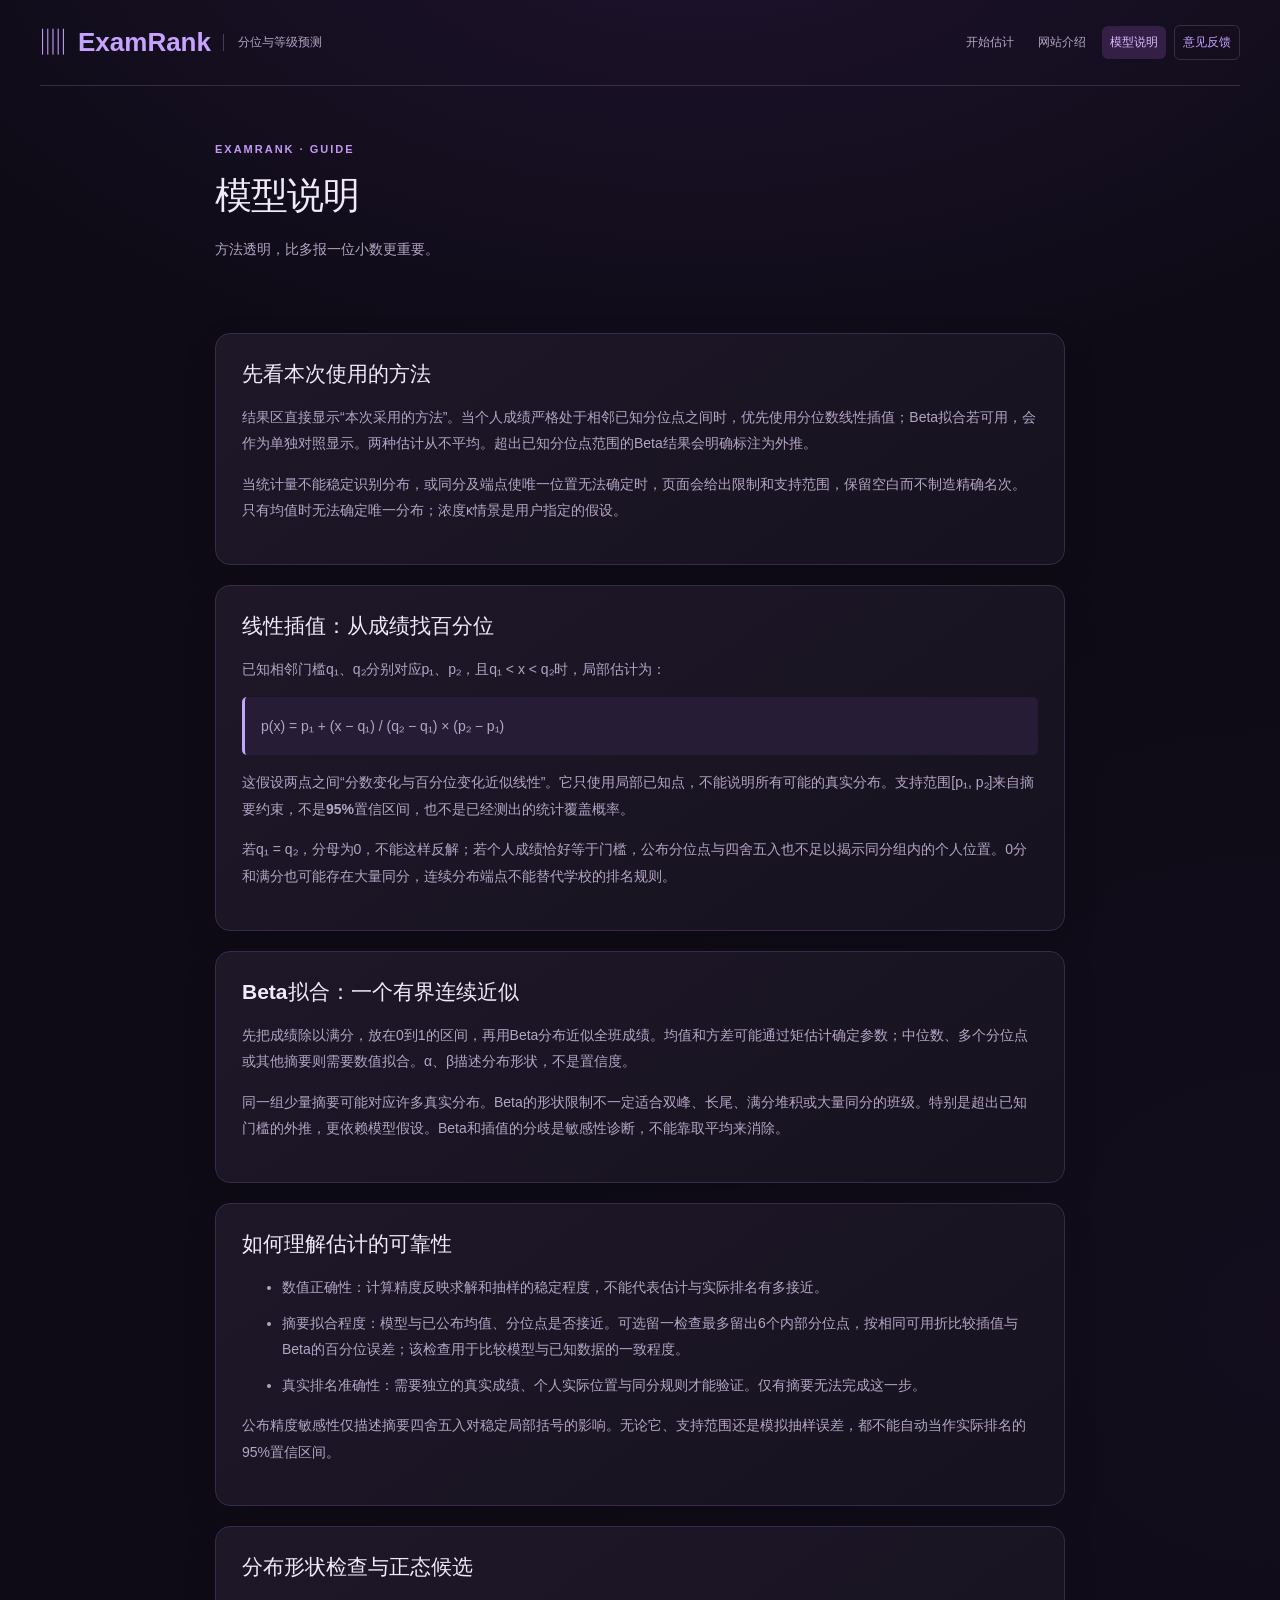
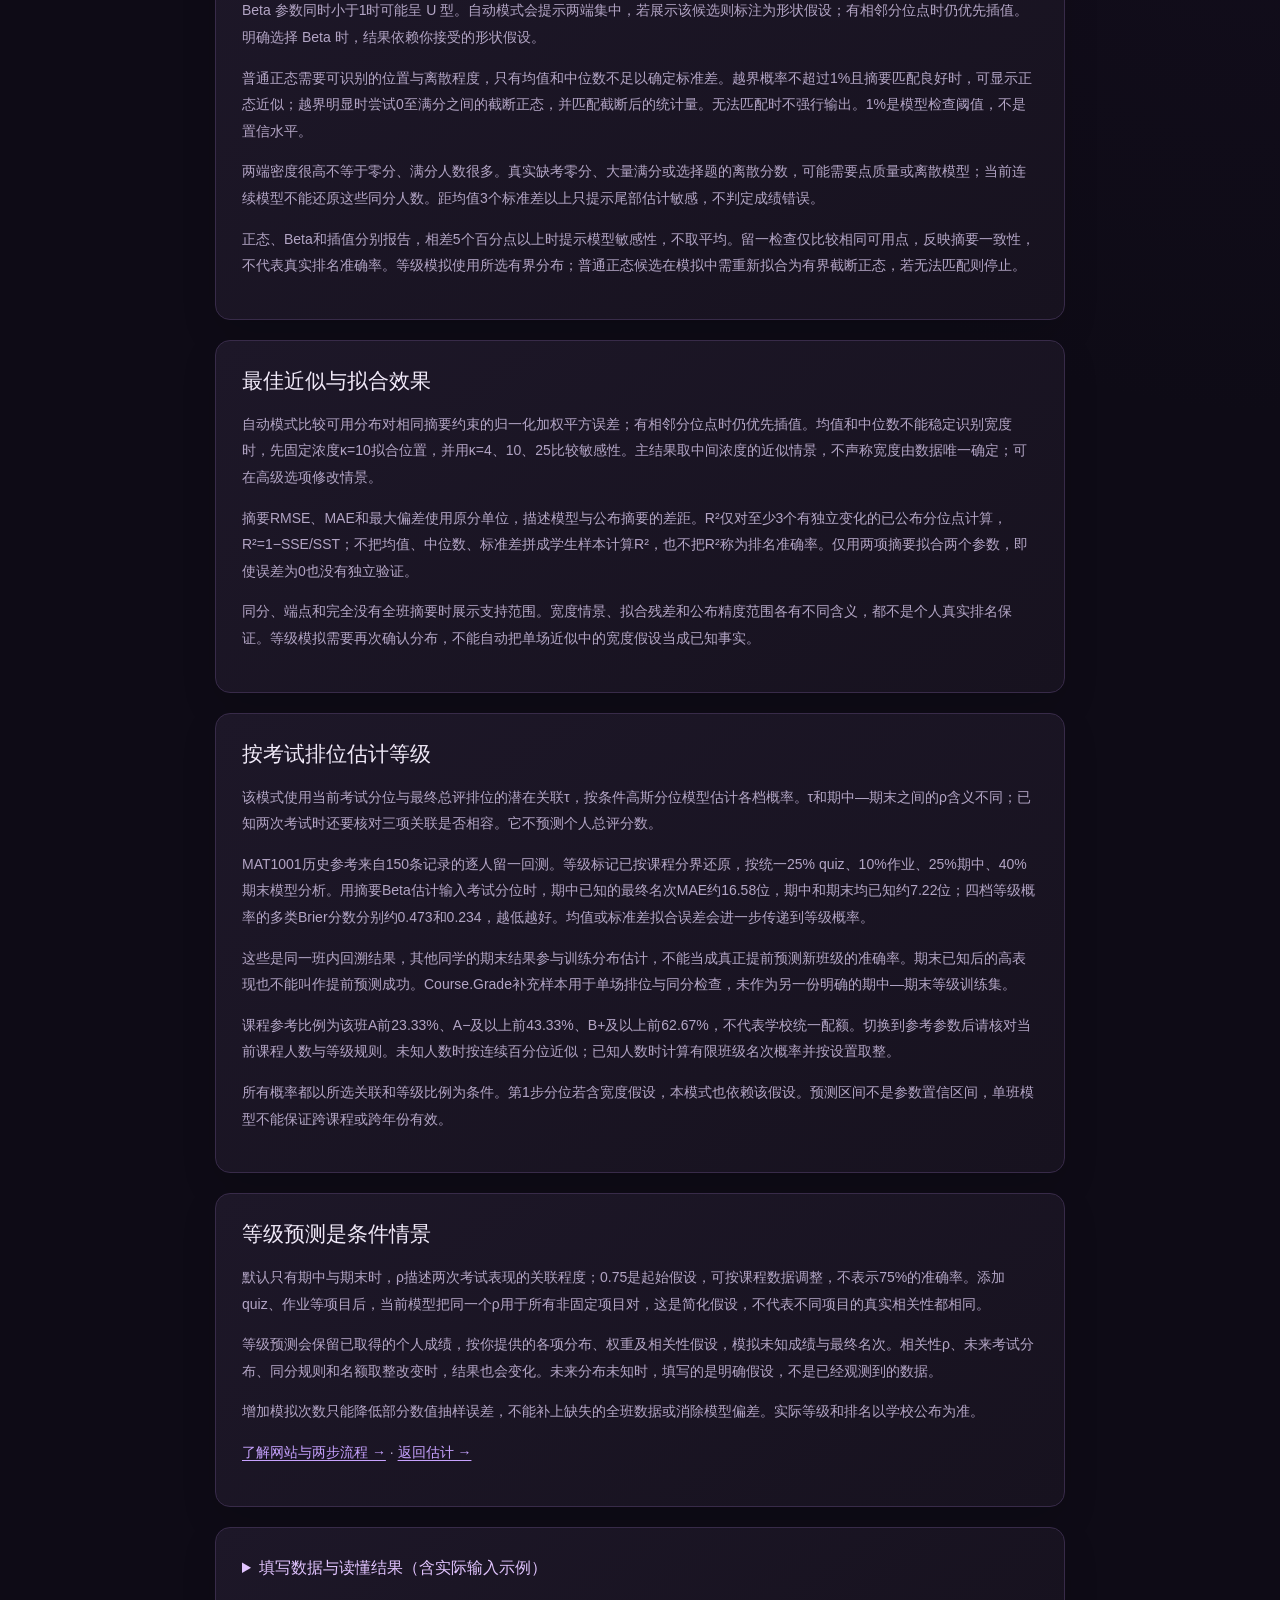
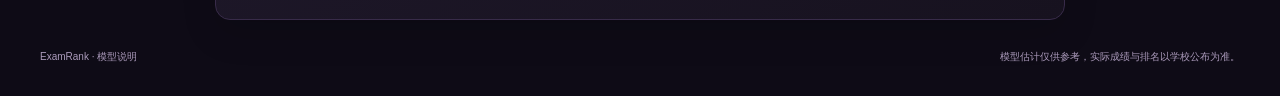
==== commit f6500ee8: "release: add optional single and paired exam rank grade forecasts" ====
--- a/model.html
+++ b/model.html
@@ -5,7 +5,7 @@
 <section class="card"><h2>Beta拟合：一个有界连续近似</h2><p>先把成绩除以满分，放在0到1的区间，再用Beta分布近似全班成绩。均值和方差可能通过矩估计确定参数；中位数、多个分位点或其他摘要则需要数值拟合。α、β描述分布形状，不是置信度。</p><p>同一组少量摘要可能对应许多真实分布。Beta的形状限制不一定适合双峰、长尾、满分堆积或大量同分的班级。特别是超出已知门槛的外推，更依赖模型假设。Beta和插值的分歧是敏感性诊断，不能靠取平均来消除。</p></section>
 <section class="card"><h2>如何理解估计的可靠性</h2><ul><li><b>数值正确性</b>：计算精度反映求解和抽样的稳定程度，不能代表估计与实际排名有多接近。</li><li><b>摘要拟合程度</b>：模型与已公布均值、分位点是否接近。可选留一检查最多留出6个内部分位点，按相同可用折比较插值与Beta的百分位误差；该检查用于比较模型与已知数据的一致程度。</li><li><b>真实排名准确性</b>：需要独立的真实成绩、个人实际位置与同分规则才能验证。仅有摘要无法完成这一步。</li></ul><p>公布精度敏感性仅描述摘要四舍五入对稳定局部括号的影响。无论它、支持范围还是模拟抽样误差，都不能自动当作实际排名的95%置信区间。</p></section>
 <section class="card"><h2>分布形状检查与正态候选</h2><p>Beta 参数同时小于1时可能呈 U 型。自动模式会提示两端集中，若展示该候选则标注为形状假设；有相邻分位点时仍优先插值。明确选择 Beta 时，结果依赖你接受的形状假设。</p><p>普通正态需要可识别的位置与离散程度，只有均值和中位数不足以确定标准差。越界概率不超过1%且摘要匹配良好时，可显示正态近似；越界明显时尝试0至满分之间的截断正态，并匹配截断后的统计量。无法匹配时不强行输出。1%是模型检查阈值，不是置信水平。</p><p>两端密度很高不等于零分、满分人数很多。真实缺考零分、大量满分或选择题的离散分数，可能需要点质量或离散模型；当前连续模型不能还原这些同分人数。距均值3个标准差以上只提示尾部估计敏感，不判定成绩错误。</p><p>正态、Beta和插值分别报告，相差5个百分点以上时提示模型敏感性，不取平均。留一检查仅比较相同可用点，反映摘要一致性，不代表真实排名准确率。等级模拟使用所选有界分布；普通正态候选在模拟中需重新拟合为有界截断正态，若无法匹配则停止。</p></section>
-<section class="card"><h2>最佳近似与拟合效果</h2><p>自动模式比较可用分布对相同摘要约束的归一化加权平方误差；有相邻分位点时仍优先插值。均值和中位数不能稳定识别宽度时，先固定浓度κ=10拟合位置，并用κ=4、10、25比较敏感性。主结果取中间浓度的近似情景，不声称宽度由数据唯一确定；可在高级选项修改情景。</p><p>摘要RMSE、MAE和最大偏差使用原分单位，描述模型与公布摘要的差距。R²仅对至少3个有独立变化的已公布分位点计算，R²=1−SSE/SST；不把均值、中位数、标准差拼成学生样本计算R²，也不把R²称为排名准确率。仅用两项摘要拟合两个参数，即使误差为0也没有独立验证。</p><p>同分、端点和完全没有全班摘要时展示支持范围。宽度情景、拟合残差和公布精度范围各有不同含义，都不是个人真实排名保证。等级模拟需要再次确认分布，不能自动把单场近似中的宽度假设当成已知事实。</p></section><section class="card"><h2>等级预测是条件情景</h2><p>默认只有期中与期末时，ρ描述两次考试表现的关联程度；0.75是起始假设，可按课程数据调整，不表示75%的准确率。添加quiz、作业等项目后，当前模型把同一个ρ用于所有非固定项目对，这是简化假设，不代表不同项目的真实相关性都相同。</p><p>等级预测会保留已取得的个人成绩，按你提供的各项分布、权重及相关性假设，模拟未知成绩与最终名次。相关性ρ、未来考试分布、同分规则和名额取整改变时，结果也会变化。未来分布未知时，填写的是明确假设，不是已经观测到的数据。</p><p>增加模拟次数只能降低部分数值抽样误差，不能补上缺失的全班数据或消除模型偏差。实际等级和排名以学校公布为准。</p><p><a href="tutorial.html">了解网站与两步流程 →</a> · <a href="examrank.html">返回估计 →</a></p></section>
+<section class="card"><h2>最佳近似与拟合效果</h2><p>自动模式比较可用分布对相同摘要约束的归一化加权平方误差；有相邻分位点时仍优先插值。均值和中位数不能稳定识别宽度时，先固定浓度κ=10拟合位置，并用κ=4、10、25比较敏感性。主结果取中间浓度的近似情景，不声称宽度由数据唯一确定；可在高级选项修改情景。</p><p>摘要RMSE、MAE和最大偏差使用原分单位，描述模型与公布摘要的差距。R²仅对至少3个有独立变化的已公布分位点计算，R²=1−SSE/SST；不把均值、中位数、标准差拼成学生样本计算R²，也不把R²称为排名准确率。仅用两项摘要拟合两个参数，即使误差为0也没有独立验证。</p><p>同分、端点和完全没有全班摘要时展示支持范围。宽度情景、拟合残差和公布精度范围各有不同含义，都不是个人真实排名保证。等级模拟需要再次确认分布，不能自动把单场近似中的宽度假设当成已知事实。</p></section><section class="card"><h2>按考试排位估计等级</h2><p>该模式使用当前考试分位与最终总评排位的潜在关联τ，按条件高斯分位模型估计各档概率。τ和期中—期末之间的ρ含义不同；已知两次考试时还要核对三项关联是否相容。它不预测个人总评分数。</p><p>MAT1001历史参考来自150条记录的逐人留一回测。等级标记已按课程分界还原，按统一25% quiz、10%作业、25%期中、40%期末模型分析。用摘要Beta估计输入考试分位时，期中已知的最终名次MAE约16.58位，期中和期末均已知约7.22位；四档等级概率的多类Brier分数分别约0.473和0.234，越低越好。均值或标准差拟合误差会进一步传递到等级概率。</p><p>这些是同一班内回溯结果，其他同学的期末结果参与训练分布估计，不能当成真正提前预测新班级的准确率。期末已知后的高表现也不能叫作提前预测成功。Course.Grade补充样本用于单场排位与同分检查，未作为另一份明确的期中—期末等级训练集。</p><p>课程参考比例为该班A前23.33%、A−及以上前43.33%、B+及以上前62.67%，不代表学校统一配额。切换到参考参数后请核对当前课程人数与等级规则。未知人数时按连续百分位近似；已知人数时计算有限班级名次概率并按设置取整。</p><p>所有概率都以所选关联和等级比例为条件。第1步分位若含宽度假设，本模式也依赖该假设。预测区间不是参数置信区间，单班模型不能保证跨课程或跨年份有效。</p></section><section class="card"><h2>等级预测是条件情景</h2><p>默认只有期中与期末时，ρ描述两次考试表现的关联程度；0.75是起始假设，可按课程数据调整，不表示75%的准确率。添加quiz、作业等项目后，当前模型把同一个ρ用于所有非固定项目对，这是简化假设，不代表不同项目的真实相关性都相同。</p><p>等级预测会保留已取得的个人成绩，按你提供的各项分布、权重及相关性假设，模拟未知成绩与最终名次。相关性ρ、未来考试分布、同分规则和名额取整改变时，结果也会变化。未来分布未知时，填写的是明确假设，不是已经观测到的数据。</p><p>增加模拟次数只能降低部分数值抽样误差，不能补上缺失的全班数据或消除模型偏差。实际等级和排名以学校公布为准。</p><p><a href="tutorial.html">了解网站与两步流程 →</a> · <a href="examrank.html">返回估计 →</a></p></section>
 <details class="card model-input-guide"><summary>填写数据与读懂结果（含实际输入示例）</summary>
 <section class="card"><h2>1 · 先填自己的考试信息</h2><p>“你的成绩”填实际取得的分数；“考试满分”填这次考试的满分，不一定是100。“考试人数”可不填：仍可估计百分位，但不显示期望名次。课程名称也可留空。</p><p class="example">例如：你考了86分，满分100，全班341人。依次填86、100、341。如果不知道人数，就把人数栏留空。</p><p>未知的数据请留空，并取消对应的勾选。不要把“不知道”填成0；0是一个真实数值，会改变模型。没有全班统计信息时，仅凭个人分数和满分无法确定位置。</p></section>
 <section class="card"><h2>2 · 认出老师公布的统计量</h2><ul><li><b>Mean / 均值</b>：所有成绩加起来，再除以人数。若老师写Mean = 72，就在均值栏填72。</li><li><b>Median / 中位数</b>：成绩从低到高排列时的中间位置，也称P50。它可能与均值不同。</li><li><b>SD / 标准差</b>：描述成绩分散程度，和分数使用同一单位。老师写SD = 10，就在标准差栏填10。</li><li><b>Variance / 方差</b>：标准差的平方。例如SD = 10时，方差是100；不要把100填进SD栏。如果老师只给方差，就勾选“方差”。</li></ul><p>按老师公布的原始分数填写，不用先除以满分。均值、标准差和分位点属于同一次考试，不能把不同考试的数据混用。</p></section>
